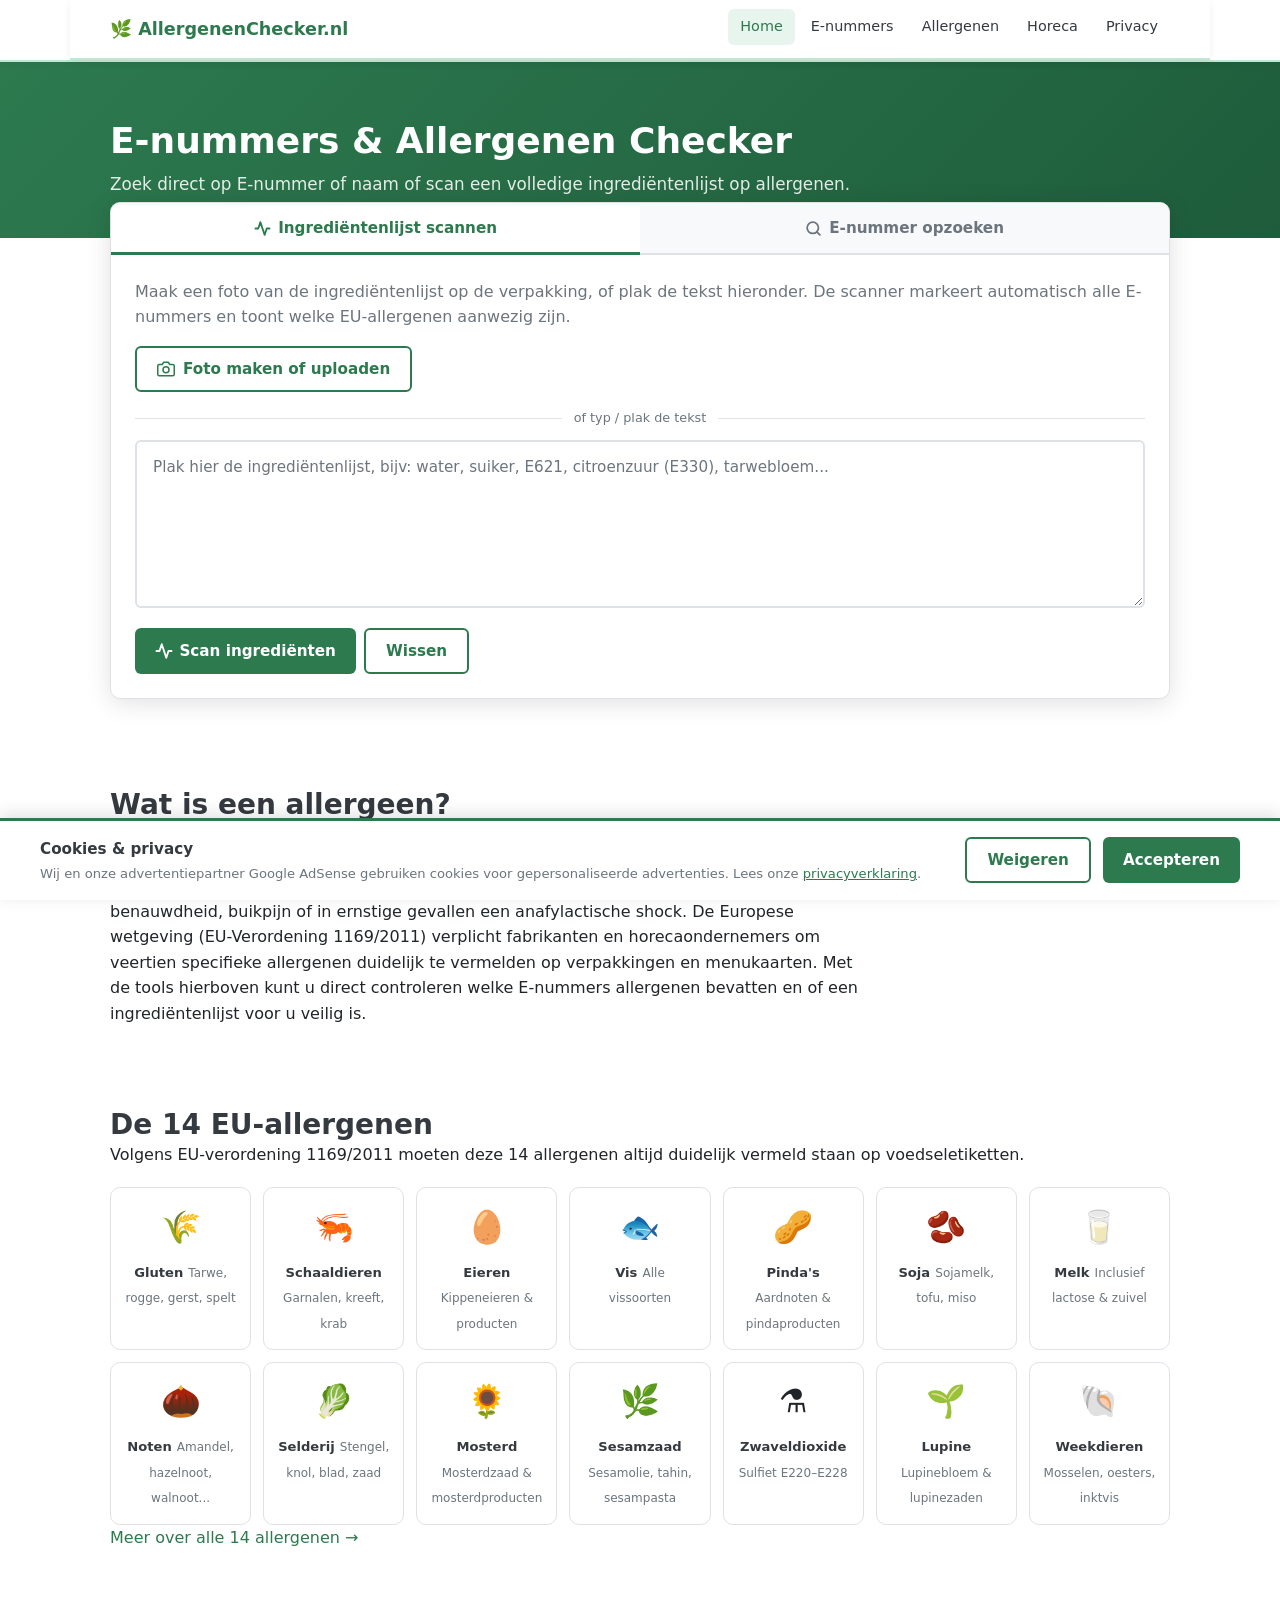
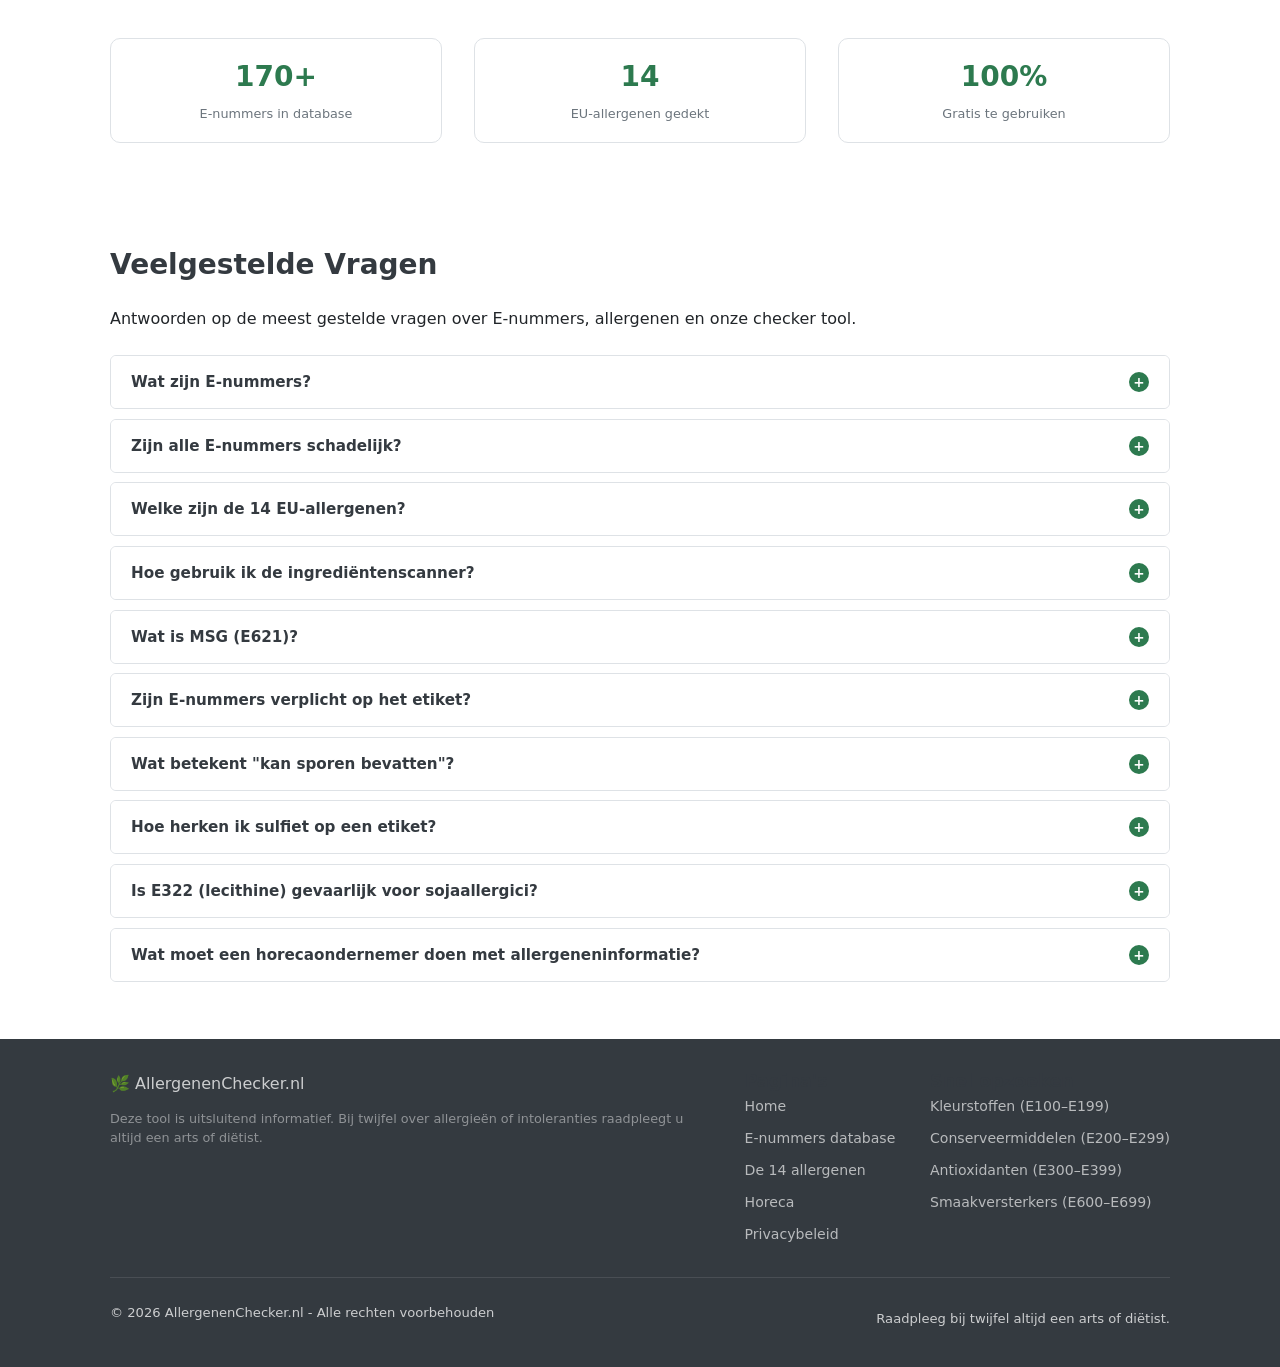
==== index.html @ d9e76292 "feat: SEO content uitbreiding op 3 paginas allergenen.html: - Sectie 'Wat zijn allergenen?' (~200 wo" ====
<!DOCTYPE html>
<html lang="nl">
<head>
  <meta name="google-site-verification" content="h1R6xdhfNVBOJ5P4tUbUM1_phR2VDHQlMexDK3jQAIc" />
  <meta charset="UTF-8">
  <meta name="viewport" content="width=device-width, initial-scale=1.0">
  <title>Allergenen Checker | E-nummers Opzoeken | AllergenenChecker.nl</title>
  <meta name="description" content="Controleer direct of een E-nummer allergenen bevat. Plak een ingrediëntenlijst en zie welke van de 14 EU-allergenen aanwezig zijn. Gratis online tool.">
  <meta name="robots" content="index, follow">
  <link rel="canonical" href="https://allergenenchecker.nl/">

  <!-- Open Graph -->
  <meta property="og:title" content="Allergenen Checker | E-nummers Opzoeken | AllergenenChecker.nl">
  <meta property="og:description" content="Controleer direct of een E-nummer allergenen bevat. Plak een ingrediëntenlijst en zie welke van de 14 EU-allergenen aanwezig zijn. Gratis online tool.">
  <meta property="og:url" content="https://allergenenchecker.nl/">
  <meta property="og:type" content="website">
  <meta property="og:image" content="https://allergenenchecker.nl/assets/img/og-image.png">

  <!-- JSON-LD FAQPage Schema -->
  <script type="application/ld+json">
  {
    "@context": "https://schema.org",
    "@type": "FAQPage",
    "mainEntity": [
      {
        "@type": "Question",
        "name": "Wat zijn E-nummers?",
        "acceptedAnswer": {
          "@type": "Answer",
          "text": "E-nummers zijn codes die de Europese Unie gebruikt voor goedgekeurde voedseladditieven. De 'E' staat voor Europa. Ze worden toegevoegd aan voedsel om de houdbaarheid te verlengen, de kleur of smaak te verbeteren, of de textuur te bewaren. Voorbeelden zijn E300 (vitamine C als antioxidant) en E621 (mononatriumglutamaat als smaakversterker)."
        }
      },
      {
        "@type": "Question",
        "name": "Zijn alle E-nummers schadelijk?",
        "acceptedAnswer": {
          "@type": "Answer",
          "text": "Nee, lang niet alle E-nummers zijn schadelijk. Veel E-nummers zijn gewone vitamines of mineralen, zoals E300 (vitamine C) en E101 (vitamine B2). Alle E-nummers zijn door de Europese Voedselveiligheidsautoriteit (EFSA) beoordeeld en toegelaten voor gebruik binnen vastgestelde limieten. Sommige mensen kunnen echter gevoelig zijn voor bepaalde stoffen, zoals sulfiet (E220-E228) of kunstmatige kleurstoffen."
        }
      },
      {
        "@type": "Question",
        "name": "Welke zijn de 14 EU-allergenen?",
        "acceptedAnswer": {
          "@type": "Answer",
          "text": "De EU verplicht de vermelding van 14 allergenen op voedseletiketten: gluten (tarwe, rogge, gerst, haver, spelt), schaaldieren, eieren, vis, pinda's, soja, melk (inclusief lactose), noten (amandelen, hazelnoten, walnoten, cashewnoten, pecannoten, paranoten, pistachenoten, macadamianoten), selderij, mosterd, sesamzaad, zwaveldioxide en sulfieten (>10 mg/kg), lupine en weekdieren."
        }
      },
      {
        "@type": "Question",
        "name": "Hoe gebruik ik de ingrediëntenscanner?",
        "acceptedAnswer": {
          "@type": "Answer",
          "text": "Kopieer de ingrediëntenlijst van een product (zoals die op de verpakking staat) en plak deze in het tekstvak van de ingrediëntenscanner. Klik daarna op 'Scan ingrediënten'. De tool doorzoekt de tekst automatisch op bekende E-nummers en allergeennamen, en toont welke van de 14 EU-allergenen aanwezig zijn. U ziet een overzicht per gevonden allergeen met de bijbehorende ingrediënten."
        }
      },
      {
        "@type": "Question",
        "name": "Wat is MSG (E621)?",
        "acceptedAnswer": {
          "@type": "Answer",
          "text": "E621 is mononatriumglutamaat, ook bekend als MSG. Het is een smaakversterker die de umamismaak versterkt en veel gebruikt wordt in de Aziatische keuken, soepen, chips en kant-en-klaarmaaltijden. MSG is erkend als veilig door internationale voedselautoriteiten. Het bevat geen van de 14 EU-allergenen, maar mensen met een gevoeligheid voor glutamaat kunnen soms klachten ervaren."
        }
      },
      {
        "@type": "Question",
        "name": "Zijn E-nummers verplicht op het etiket?",
        "acceptedAnswer": {
          "@type": "Answer",
          "text": "Ja, in de Europese Unie moeten alle voedseladditieven vermeld worden op het etiket, inclusief hun functie en naam of E-nummer. Dit is vastgelegd in EU-verordening 1169/2011 betreffende de verstrekking van voedselinformatie aan consumenten. De 14 grote allergenen moeten bovendien benadrukt worden, bijvoorbeeld door vette of onderstreepte tekst."
        }
      },
      {
        "@type": "Question",
        "name": "Wat betekent 'kan sporen bevatten'?",
        "acceptedAnswer": {
          "@type": "Answer",
          "text": "'Kan sporen bevatten van...' is een vrijwillige waarschuwing van de fabrikant. Het betekent dat het product zelf het allergeen niet bevat als ingrediënt, maar dat er een kleine kans is op kruisbesmetting tijdens de productie, bijvoorbeeld doordat hetzelfde apparatuur ook gebruikt wordt voor producten mét dat allergeen. Voor mensen met een ernstige allergie of anafylaxie is deze waarschuwing belangrijk om serieus te nemen."
        }
      },
      {
        "@type": "Question",
        "name": "Hoe herken ik sulfiet op een etiket?",
        "acceptedAnswer": {
          "@type": "Answer",
          "text": "Sulfiet (zwaveldioxide en sulfieten) kan op een etiket staan als: zwaveldioxide, natriumsulfiet, natriummetabisulfiet, kaliummetabisulfiet, kaliumsulfiet, calciumsulfiet, calciumwaterstofsulfiet, kaliumwaterstofsulfiet, of als E-nummers E220 t/m E228. Het wordt gebruikt als conserveermiddel in wijn, gedroogd fruit, vruchtensappen en groenten. Sulfiet moet vermeld worden als de concentratie hoger is dan 10 mg/kg of 10 mg/liter."
        }
      },
      {
        "@type": "Question",
        "name": "Is E322 (lecithine) gevaarlijk voor sojaallergici?",
        "acceptedAnswer": {
          "@type": "Answer",
          "text": "Lecithine (E322) wordt vaak gewonnen uit soja, maar kan ook afkomstig zijn van zonnebloem of ei. Sojalecithine bevat in de praktijk weinig tot geen sojaeiwitten, omdat het een sterk gezuiverd vet is. Officiële Europese richtsnoeren stellen dat sojalecithine geen reactie veroorzaakt bij de meeste sojaallergici. Toch wordt bij ernstige sojaallergieën voorzichtigheid aangeraden. Raadpleeg uw arts of diëtist voor persoonlijk advies."
        }
      },
      {
        "@type": "Question",
        "name": "Wat moet een horecaondernemer doen met allergeneninformatie?",
        "acceptedAnswer": {
          "@type": "Answer",
          "text": "Horecaondernemers zijn wettelijk verplicht om informatie over de 14 EU-allergenen te verstrekken voor niet-verpakte gerechten. Dit kan schriftelijk (menukaart, allergenenkaart) of mondeling, maar bij mondeling moet er een schriftelijke verwijzing zijn dat de informatie bij het personeel opvraagbaar is. De informatie moet nauwkeurig, actueel en voor iedereen toegankelijk zijn. Onze horeca-pagina biedt extra hulpmiddelen voor horecaprofessionals."
        }
      }
    ]
  }
  </script>

  <link rel="stylesheet" href="assets/css/style.css">
</head>
<body>

  <!-- NAV -->
  <header class="site-header">
    <nav class="site-nav">
      <a href="index.html" class="nav-logo">🌿 AllergenenChecker.nl</a>

      <button class="nav-hamburger" id="nav-hamburger" aria-label="Menu openen" aria-expanded="false" aria-controls="nav-mobiel">
        <span></span>
        <span></span>
        <span></span>
      </button>

      <ul class="nav-links" id="nav-links">
        <li><a href="index.html" class="nav-link actief">Home</a></li>
        <li><a href="e-nummers.html" class="nav-link">E-nummers</a></li>
        <li><a href="allergenen.html" class="nav-link">Allergenen</a></li>
        <li><a href="horeca.html" class="nav-link">Horeca</a></li>
        <li><a href="privacy.html" class="nav-link">Privacy</a></li>
      </ul>
    </nav>

    <div class="nav-mobiel" id="nav-mobiel" aria-hidden="true">
      <ul>
        <li><a href="index.html">🏠 Home</a></li>
        <li><a href="e-nummers.html">🔢 E-nummers</a></li>
        <li><a href="allergenen.html">⚠️ Allergenen</a></li>
        <li><a href="horeca.html">🍽️ Horeca</a></li>
        <li><a href="privacy.html">🔒 Privacy</a></li>
      </ul>
    </div>
  </header>

  <main>

    <!-- 1. HERO -->
    <section class="hero">
      <div class="container">
        <h1 class="hero-titel">E-nummers &amp; Allergenen Checker</h1>
        <p class="hero-subtitel">Zoek direct op E-nummer of naam of scan een volledige ingrediëntenlijst op allergenen.</p>
      </div>
    </section>

    <!-- 2. TOOLS TABBLAD -->
    <section class="tools-sectie">
      <div class="container">
        <div class="tools-kaart">

          <!-- Tab navigatie -->
          <div class="tabs-nav" role="tablist" aria-label="Kies een tool">
            <button
              class="tab-knop actief"
              id="tab-scan"
              role="tab"
              aria-selected="true"
              aria-controls="panel-scan"
            >
              <svg xmlns="http://www.w3.org/2000/svg" width="17" height="17" viewBox="0 0 24 24" fill="none" stroke="currentColor" stroke-width="2.5" stroke-linecap="round" stroke-linejoin="round" aria-hidden="true"><polyline points="22 12 18 12 15 21 9 3 6 12 2 12"/></svg>
              Ingrediëntenlijst scannen
            </button>
            <button
              class="tab-knop"
              id="tab-zoek"
              role="tab"
              aria-selected="false"
              aria-controls="panel-zoek"
            >
              <svg xmlns="http://www.w3.org/2000/svg" width="17" height="17" viewBox="0 0 24 24" fill="none" stroke="currentColor" stroke-width="2.5" stroke-linecap="round" stroke-linejoin="round" aria-hidden="true"><circle cx="11" cy="11" r="8"/><line x1="21" y1="21" x2="16.65" y2="16.65"/></svg>
              E-nummer opzoeken
            </button>
          </div>

          <!-- Panel 1: E-nummer zoeker (standaard verborgen) -->
          <div id="panel-zoek" class="tab-panel" role="tabpanel" aria-labelledby="tab-zoek" hidden>
            <label for="zoek-input" class="zoek-label">E-nummer of ingrediënt opzoeken</label>
            <div class="zoek-rij">
              <input
                type="search"
                id="zoek-input"
                class="zoek-input"
                placeholder="Bijv. E621 of glutamaat..."
                autocomplete="off"
                aria-label="Zoek op E-nummer of naam"
              >
              <button class="btn btn-groen" id="zoek-knop" aria-label="Zoeken">
                <svg xmlns="http://www.w3.org/2000/svg" width="18" height="18" viewBox="0 0 24 24" fill="none" stroke="currentColor" stroke-width="2.5" stroke-linecap="round" stroke-linejoin="round" aria-hidden="true"><circle cx="11" cy="11" r="8"/><line x1="21" y1="21" x2="16.65" y2="16.65"/></svg>
                Zoeken
              </button>
            </div>
            <div id="zoek-resultaten" class="zoek-resultaten" role="region" aria-live="polite" aria-label="Zoekresultaten"></div>
          </div>

          <!-- Panel 2: Ingrediëntenscanner (standaard actief) -->
          <div id="panel-scan" class="tab-panel actief" role="tabpanel" aria-labelledby="tab-scan">
            <p class="scanner-intro">
              Maak een foto van de ingrediëntenlijst op de verpakking, of plak de tekst hieronder. De scanner markeert automatisch alle E-nummers en toont welke EU-allergenen aanwezig zijn.
            </p>

            <!-- OCR: foto uploaden of camera -->
            <div class="ocr-sectie">
              <button type="button" id="ocr-knop" class="btn btn-outline ocr-knop">
                <svg xmlns="http://www.w3.org/2000/svg" width="18" height="18" viewBox="0 0 24 24" fill="none" stroke="currentColor" stroke-width="2" stroke-linecap="round" stroke-linejoin="round" aria-hidden="true"><path d="M23 19a2 2 0 0 1-2 2H3a2 2 0 0 1-2-2V8a2 2 0 0 1 2-2h4l2-3h6l2 3h4a2 2 0 0 1 2 2z"/><circle cx="12" cy="13" r="4"/></svg>
                Foto maken of uploaden
              </button>
              <input type="file" id="ocr-foto" accept="image/*" capture="environment" class="sr-only" aria-label="Foto van ingrediëntenlijst">
              <div id="ocr-status" class="ocr-status" hidden></div>
              <div id="ocr-preview" class="ocr-preview" hidden></div>
            </div>

            <div class="ocr-scheiding"><span>of typ / plak de tekst</span></div>

            <label for="scan-input" class="sr-only">Ingrediëntenlijst</label>
            <textarea
              id="scan-input"
              class="scanner-textarea"
              placeholder="Plak hier de ingrediëntenlijst, bijv: water, suiker, E621, citroenzuur (E330), tarwebloem..."
              rows="6"
              aria-label="Plak de ingrediëntenlijst om te scannen"
            ></textarea>
            <div class="scanner-knoppen">
              <button id="scan-btn" class="btn btn-groen">
                <svg xmlns="http://www.w3.org/2000/svg" width="18" height="18" viewBox="0 0 24 24" fill="none" stroke="currentColor" stroke-width="2.5" stroke-linecap="round" stroke-linejoin="round" aria-hidden="true"><polyline points="22 12 18 12 15 21 9 3 6 12 2 12"/></svg>
                Scan ingrediënten
              </button>
              <button id="scan-wis" class="btn btn-outline">Wissen</button>
            </div>
            <div id="scan-samenvatting" class="scan-samenvatting" role="region" aria-live="polite" aria-label="Samenvatting scan"></div>
            <div id="scan-output" class="scan-output" role="region" aria-live="polite" aria-label="Scanresultaten"></div>
          </div>

        </div>
      </div>
    </section>

    <!-- SEO: Wat is een allergeen -->
    <section class="sectie">
      <div class="container">
        <div style="max-width:760px;">
          <h2>Wat is een allergeen?</h2>
          <p>
            Een allergeen is een stof — meestal een eiwit — die bij gevoelige personen een allergische reactie veroorzaakt. Het immuunsysteem van iemand met een voedselallergie reageert op dit eiwit alsof het een gevaarlijke indringer is. Dit leidt tot klachten zoals huiduitslag, jeuk, benauwdheid, buikpijn of in ernstige gevallen een anafylactische shock. De Europese wetgeving (EU-Verordening 1169/2011) verplicht fabrikanten en horecaondernemers om veertien specifieke allergenen duidelijk te vermelden op verpakkingen en menukaarten. Met de tools hierboven kunt u direct controleren welke E-nummers allergenen bevatten en of een ingrediëntenlijst voor u veilig is.
          </p>
        </div>
      </div>
    </section>

    <!-- 3. EU-ALLERGENEN GRID -->
    <section class="allergenen-sectie">
      <div class="container">
        <h2 class="sectie-titel">De 14 EU-allergenen</h2>
        <p class="sectie-subtitel">Volgens EU-verordening 1169/2011 moeten deze 14 allergenen altijd duidelijk vermeld staan op voedseletiketten.</p>

        <div class="allergenen-grid">

          <a href="allergenen.html#gluten" class="allergeen-kaart">
            <span class="allergeen-icoon">🌾</span>
            <span class="allergeen-naam">Gluten</span>
            <span class="allergeen-sub">Tarwe, rogge, gerst, spelt</span>
          </a>

          <a href="allergenen.html#schaaldieren" class="allergeen-kaart">
            <span class="allergeen-icoon">🦐</span>
            <span class="allergeen-naam">Schaaldieren</span>
            <span class="allergeen-sub">Garnalen, kreeft, krab</span>
          </a>

          <a href="allergenen.html#eieren" class="allergeen-kaart">
            <span class="allergeen-icoon">🥚</span>
            <span class="allergeen-naam">Eieren</span>
            <span class="allergeen-sub">Kippeneieren &amp; producten</span>
          </a>

          <a href="allergenen.html#vis" class="allergeen-kaart">
            <span class="allergeen-icoon">🐟</span>
            <span class="allergeen-naam">Vis</span>
            <span class="allergeen-sub">Alle vissoorten</span>
          </a>

          <a href="allergenen.html#pindas" class="allergeen-kaart">
            <span class="allergeen-icoon">🥜</span>
            <span class="allergeen-naam">Pinda's</span>
            <span class="allergeen-sub">Aardnoten &amp; pindaproducten</span>
          </a>

          <a href="allergenen.html#soja" class="allergeen-kaart">
            <span class="allergeen-icoon">🫘</span>
            <span class="allergeen-naam">Soja</span>
            <span class="allergeen-sub">Sojamelk, tofu, miso</span>
          </a>

          <a href="allergenen.html#melk" class="allergeen-kaart">
            <span class="allergeen-icoon">🥛</span>
            <span class="allergeen-naam">Melk</span>
            <span class="allergeen-sub">Inclusief lactose &amp; zuivel</span>
          </a>

          <a href="allergenen.html#noten" class="allergeen-kaart">
            <span class="allergeen-icoon">🌰</span>
            <span class="allergeen-naam">Noten</span>
            <span class="allergeen-sub">Amandel, hazelnoot, walnoot...</span>
          </a>

          <a href="allergenen.html#selderij" class="allergeen-kaart">
            <span class="allergeen-icoon">🥬</span>
            <span class="allergeen-naam">Selderij</span>
            <span class="allergeen-sub">Stengel, knol, blad, zaad</span>
          </a>

          <a href="allergenen.html#mosterd" class="allergeen-kaart">
            <span class="allergeen-icoon">🌻</span>
            <span class="allergeen-naam">Mosterd</span>
            <span class="allergeen-sub">Mosterdzaad &amp; mosterdproducten</span>
          </a>

          <a href="allergenen.html#sesam" class="allergeen-kaart">
            <span class="allergeen-icoon">🌿</span>
            <span class="allergeen-naam">Sesamzaad</span>
            <span class="allergeen-sub">Sesamolie, tahin, sesampasta</span>
          </a>

          <a href="allergenen.html#sulfiet" class="allergeen-kaart">
            <span class="allergeen-icoon">⚗️</span>
            <span class="allergeen-naam">Zwaveldioxide</span>
            <span class="allergeen-sub">Sulfiet E220–E228</span>
          </a>

          <a href="allergenen.html#lupine" class="allergeen-kaart">
            <span class="allergeen-icoon">🌱</span>
            <span class="allergeen-naam">Lupine</span>
            <span class="allergeen-sub">Lupinebloem &amp; lupinezaden</span>
          </a>

          <a href="allergenen.html#weekdieren" class="allergeen-kaart">
            <span class="allergeen-icoon">🐚</span>
            <span class="allergeen-naam">Weekdieren</span>
            <span class="allergeen-sub">Mosselen, oesters, inktvis</span>
          </a>

        </div>

        <div class="allergenen-cta">
          <a href="allergenen.html" class="knop-secundair">Meer over alle 14 allergenen →</a>
        </div>
      </div>
    </section>

    <!-- 5. STATISTIEKEN RIJ -->
    <section class="stats-sectie">
      <div class="container">
        <div class="stats-rij">

          <div class="stat-item">
            <span class="stat-getal">170+</span>
            <span class="stat-label">E-nummers in database</span>
          </div>

          <div class="stat-divider" aria-hidden="true"></div>

          <div class="stat-item">
            <span class="stat-getal">14</span>
            <span class="stat-label">EU-allergenen gedekt</span>
          </div>

          <div class="stat-divider" aria-hidden="true"></div>

          <div class="stat-item">
            <span class="stat-getal">100%</span>
            <span class="stat-label">Gratis te gebruiken</span>
          </div>

        </div>
      </div>
    </section>

    <!-- 6. FAQ -->
    <section class="faq-sectie" id="faq">
      <div class="container">
        <h2 class="sectie-titel">Veelgestelde Vragen</h2>
        <p class="sectie-subtitel">Antwoorden op de meest gestelde vragen over E-nummers, allergenen en onze checker tool.</p>

        <div class="faq-lijst">

          <div class="faq-item">
            <button class="faq-vraag" aria-expanded="false">
              Wat zijn E-nummers?
              <span class="faq-icoontje" aria-hidden="true">+</span>
            </button>
            <div class="faq-antwoord" hidden>
              <p>E-nummers zijn codes die de Europese Unie gebruikt voor goedgekeurde voedseladditieven. De 'E' staat voor Europa. Ze worden toegevoegd aan voedsel om de houdbaarheid te verlengen, de kleur of smaak te verbeteren, of de textuur te bewaren. Denk aan E300 (vitamine C als antioxidant) of E621 (mononatriumglutamaat als smaakversterker). Alle E-nummers zijn beoordeeld door de Europese Voedselveiligheidsautoriteit (EFSA) en mogen alleen worden gebruikt binnen vastgestelde veiligheidsgrenzen.</p>
            </div>
          </div>

          <div class="faq-item">
            <button class="faq-vraag" aria-expanded="false">
              Zijn alle E-nummers schadelijk?
              <span class="faq-icoontje" aria-hidden="true">+</span>
            </button>
            <div class="faq-antwoord" hidden>
              <p>Nee, lang niet alle E-nummers zijn schadelijk. Veel zijn gewone vitamines of bekende stoffen uit de natuur, zoals E300 (vitamine C), E101 (riboflavine / vitamine B2) of E160a (bètacaroteen uit wortels). Alle toegelaten E-nummers zijn wetenschappelijk beoordeeld. Sommige mensen zijn wel gevoelig voor specifieke stoffen zoals sulfiet (E220–E228) of bepaalde kunstmatige kleurstoffen maar dat verschilt per persoon.</p>
            </div>
          </div>

          <div class="faq-item">
            <button class="faq-vraag" aria-expanded="false">
              Welke zijn de 14 EU-allergenen?
              <span class="faq-icoontje" aria-hidden="true">+</span>
            </button>
            <div class="faq-antwoord" hidden>
              <p>De EU verplicht de duidelijke vermelding van 14 allergenen op voedseletiketten: gluten (tarwe, rogge, gerst, haver, spelt), schaaldieren, eieren, vis, pinda's, soja, melk (incl. lactose), noten (amandelen, hazelnoten, walnoten, cashewnoten, pecannoten, paranoten, pistachenoten, macadamianoten), selderij, mosterd, sesamzaad, zwaveldioxide en sulfieten (bij meer dan 10 mg/kg), lupine en weekdieren. Deze stoffen moeten benadrukt worden op etiketten, bijvoorbeeld in vette letters.</p>
            </div>
          </div>

          <div class="faq-item">
            <button class="faq-vraag" aria-expanded="false">
              Hoe gebruik ik de ingrediëntenscanner?
              <span class="faq-icoontje" aria-hidden="true">+</span>
            </button>
            <div class="faq-antwoord" hidden>
              <p>Kopieer de volledige ingrediëntenlijst van een product zoals die op de verpakking staat en plak deze in het tekstvak van de scanner. Klik op "Scan ingrediënten". De tool doorzoekt automatisch de tekst op bekende E-nummers en allergeennamen en toont welke van de 14 EU-allergenen aanwezig zijn. U ziet een overzicht per gevonden allergeen inclusief de betreffende ingrediënten. Let op: de scanner is informatief; raadpleeg bij twijfel altijd de fabrikant of een arts.</p>
            </div>
          </div>

          <div class="faq-item">
            <button class="faq-vraag" aria-expanded="false">
              Wat is MSG (E621)?
              <span class="faq-icoontje" aria-hidden="true">+</span>
            </button>
            <div class="faq-antwoord" hidden>
              <p>E621 is mononatriumglutamaat, beter bekend als MSG. Het is een smaakversterker die de umamismaak intensiveert en veel gebruikt wordt in de Aziatische keuken, soepen, chips en kant-en-klaarmaaltijden. MSG is door internationale voedselautoriteiten waaronder EFSA en de Amerikaanse FDA erkend als veilig voor de meeste mensen. Het bevat geen van de 14 EU-allergenen. Een kleine groep mensen rapporteert gevoeligheid voor glutamaat, maar wetenschappelijk bewijs hiervoor is beperkt.</p>
            </div>
          </div>

          <div class="faq-item">
            <button class="faq-vraag" aria-expanded="false">
              Zijn E-nummers verplicht op het etiket?
              <span class="faq-icoontje" aria-hidden="true">+</span>
            </button>
            <div class="faq-antwoord" hidden>
              <p>Ja. In de Europese Unie moeten alle voedseladditieven vermeld worden op het etiket, inclusief hun technologische functie (bijv. "kleurstof", "conserveermiddel") en naam of E-nummer. Dit is vastgelegd in EU-verordening nr. 1169/2011. De 14 grote allergenen moeten bovendien extra benadrukt worden ten opzichte van de rest van de ingrediëntenlijst doorgaans in vette, cursieve of onderstreepte tekst.</p>
            </div>
          </div>

          <div class="faq-item">
            <button class="faq-vraag" aria-expanded="false">
              Wat betekent "kan sporen bevatten"?
              <span class="faq-icoontje" aria-hidden="true">+</span>
            </button>
            <div class="faq-antwoord" hidden>
              <p>"Kan sporen bevatten van..." is een vrijwillige voorzorgswaarschuwing van de fabrikant. Het betekent dat het product het genoemde allergeen niet als ingrediënt bevat, maar dat er een kleine kans is op kruisbesmetting bijvoorbeeld doordat dezelfde productielijn of apparatuur ook voor producten mét dat allergeen wordt gebruikt. Voor mensen met een ernstige allergie of anafylaxie is deze waarschuwing serieus te nemen. Raadpleeg altijd uw arts voor persoonlijk advies.</p>
            </div>
          </div>

          <div class="faq-item">
            <button class="faq-vraag" aria-expanded="false">
              Hoe herken ik sulfiet op een etiket?
              <span class="faq-icoontje" aria-hidden="true">+</span>
            </button>
            <div class="faq-antwoord" hidden>
              <p>Sulfiet staat op etiketten onder diverse namen: zwaveldioxide, natriumsulfiet, natriummetabisulfiet, kaliummetabisulfiet, kaliumsulfiet, calciumsulfiet, calciumwaterstofsulfiet of kaliumwaterstofsulfiet. Als E-nummers zijn dit E220 tot en met E228. Sulfiet wordt gebruikt als conserveermiddel in wijn, gedroogd fruit, vruchtensappen, groenten en sommige vleeswaren. Vermelding is verplicht wanneer de concentratie hoger is dan 10 mg/kg of 10 mg/liter.</p>
            </div>
          </div>

          <div class="faq-item">
            <button class="faq-vraag" aria-expanded="false">
              Is E322 (lecithine) gevaarlijk voor sojaallergici?
              <span class="faq-icoontje" aria-hidden="true">+</span>
            </button>
            <div class="faq-antwoord" hidden>
              <p>Lecithine (E322) kan gewonnen zijn uit soja, maar ook uit zonnebloem of ei. Sojalecithine bevat in de praktijk weinig tot geen sojaeiwitten, omdat het sterk gezuiverd vet betreft. Officiële Europese richtsnoeren stellen dat sojalecithine in de meeste gevallen geen allergische reactie veroorzaakt bij sojaallergici. Toch is voorzichtigheid geboden bij ernstige sojaallergie. Controleer altijd of de bron vermeld staat en raadpleeg uw arts of diëtist voor persoonlijk advies.</p>
            </div>
          </div>

          <div class="faq-item">
            <button class="faq-vraag" aria-expanded="false">
              Wat moet een horecaondernemer doen met allergeneninformatie?
              <span class="faq-icoontje" aria-hidden="true">+</span>
            </button>
            <div class="faq-antwoord" hidden>
              <p>Horecaondernemers zijn wettelijk verplicht om informatie over de 14 EU-allergenen te verstrekken voor niet-verpakte gerechten. Dit kan schriftelijk (menukaart, allergenenkaart, krijtbord) of mondeling maar bij mondelinge informatie moet er altijd een schriftelijke verwijzing zijn dat de informatie bij het personeel opvraagbaar is. De informatie moet nauwkeurig, actueel en volledig zijn. Onze <a href="horeca.html">horeca-pagina</a> biedt praktische hulpmiddelen voor horecaprofessionals.</p>
            </div>
          </div>

        </div>
      </div>
    </section>

  </main>

  <!-- FOOTER -->
  <footer class="site-footer">
    <div class="container">
      <div class="footer-rij">

        <div class="footer-kolom">
          <p class="footer-logo">🌿 AllergenenChecker.nl</p>
          <p class="footer-disclaimer">Deze tool is uitsluitend informatief. Bij twijfel over allergieën of intoleranties raadpleegt u altijd een arts of diëtist.</p>
        </div>

        <div class="footer-kolom">
          <h3 class="footer-koptitel">Pagina's</h3>
          <ul class="footer-links">
            <li><a href="index.html">Home</a></li>
            <li><a href="e-nummers.html">E-nummers database</a></li>
            <li><a href="allergenen.html">De 14 allergenen</a></li>
            <li><a href="horeca.html">Horeca</a></li>
            <li><a href="privacy.html">Privacybeleid</a></li>
          </ul>
        </div>

        <div class="footer-kolom">
          <h3 class="footer-koptitel">Snel opzoeken</h3>
          <ul class="footer-links">
            <li><a href="e-nummers.html#kleurstoffen">Kleurstoffen (E100–E199)</a></li>
            <li><a href="e-nummers.html#conserveermiddelen">Conserveermiddelen (E200–E299)</a></li>
            <li><a href="e-nummers.html#antioxidanten">Antioxidanten (E300–E399)</a></li>
            <li><a href="e-nummers.html#smaakversterkers">Smaakversterkers (E600–E699)</a></li>
          </ul>
        </div>

      </div>

      <div class="footer-bodem">
        <p class="footer-copyright">© 2026 AllergenenChecker.nl - Alle rechten voorbehouden</p>
        <p class="footer-disclaimer-klein">Raadpleeg bij twijfel altijd een arts of diëtist.</p>
      </div>
    </div>
  </footer>

  <script src="assets/js/database.js"></script>
  <script src="assets/js/app.js"></script>
  <script src="assets/js/ocr.js"></script>
  <script src="assets/js/cookie-banner.js"></script>

</body>
</html>
---- assets/css/style.css ----
/* ============================================================
   allergenenchecker.nl — Stylesheet
   Mobile-first, geen externe dependencies
   ============================================================ */

/* ── Design tokens ─────────────────────────────────────────── */
:root {
  --groen:        #2d7a4f;
  --groen-donker: #1e5c3b;
  --groen-licht:  #e8f5ee;
  --groen-rand:   #c3e6d3;
  --oranje:       #e67e22;
  --rood:         #c0392b;
  --rood-licht:   #fdecea;
  --geel:         #f39c12;
  --geel-licht:   #fef9e7;
  --blauw:        #2980b9;
  --paars:        #8e44ad;
  --grijs-1:      #f8f9fa;
  --grijs-2:      #e9ecef;
  --grijs-3:      #dee2e6;
  --grijs-4:      #6c757d;
  --grijs-5:      #343a40;
  --tekst:        #212529;
  --wit:          #ffffff;

  --font:         system-ui, -apple-system, 'Segoe UI', Roboto, sans-serif;
  --font-mono:    'Courier New', Courier, monospace;

  --radius:       10px;
  --radius-sm:    6px;
  --schaduw:      0 2px 12px rgba(0,0,0,.08);
  --schaduw-md:   0 4px 24px rgba(0,0,0,.12);
  --transitie:    .18s ease;

  --max-breedte:  1140px;
  --zijmarge:     1rem;
}

/* ── Reset & basis ─────────────────────────────────────────── */
*, *::before, *::after { box-sizing: border-box; margin: 0; padding: 0; }

html { scroll-behavior: smooth; -webkit-text-size-adjust: 100%; }

body {
  font-family: var(--font);
  font-size: 1rem;
  line-height: 1.6;
  color: var(--tekst);
  background: var(--wit);
  min-height: 100vh;
  display: flex;
  flex-direction: column;
}

main { flex: 1; }

img, svg { max-width: 100%; display: block; }

a { color: var(--groen); text-decoration: none; }
a:hover { text-decoration: underline; }

h1, h2, h3, h4 { line-height: 1.25; font-weight: 700; color: var(--grijs-5); }
h1 { font-size: clamp(1.5rem, 4vw, 2.25rem); }
h2 { font-size: clamp(1.25rem, 3vw, 1.75rem); }
h3 { font-size: 1.1rem; }

p { margin-bottom: .75rem; }
p:last-child { margin-bottom: 0; }

ul, ol { padding-left: 1.25rem; }
li { margin-bottom: .25rem; }

/* ── Layout helpers ────────────────────────────────────────── */
.container {
  width: 100%;
  max-width: var(--max-breedte);
  margin: 0 auto;
  padding: 0 var(--zijmarge);
}

.sectie { padding: 3rem 0; }
.sectie-alt { background: var(--grijs-1); }

.rij {
  display: flex;
  flex-wrap: wrap;
  gap: 1.5rem;
}

.kolom { flex: 1; min-width: 280px; }

/* ── Navigatie ─────────────────────────────────────────────── */
.site-nav {
  background: var(--wit);
  border-bottom: 2px solid var(--groen-rand);
  position: sticky;
  top: 0;
  z-index: 100;
  box-shadow: 0 2px 8px rgba(0,0,0,.06);
}

.nav-inner {
  display: flex;
  align-items: center;
  justify-content: space-between;
  height: 60px;
  gap: 1rem;
}

.nav-logo {
  display: flex;
  align-items: center;
  gap: .5rem;
  font-weight: 700;
  font-size: 1.1rem;
  color: var(--groen);
  white-space: nowrap;
  flex-shrink: 0;
}

.nav-logo span.emoji { font-size: 1.3rem; }

.nav-links {
  display: none;
  list-style: none;
  padding: 0;
  gap: .25rem;
}

.nav-links a {
  display: block;
  padding: .4rem .75rem;
  border-radius: var(--radius-sm);
  color: var(--grijs-5);
  font-size: .9rem;
  font-weight: 500;
  transition: background var(--transitie), color var(--transitie);
}

.nav-links a:hover,
.nav-links a.actief {
  background: var(--groen-licht);
  color: var(--groen);
  text-decoration: none;
}

.nav-hamburger {
  display: flex;
  flex-direction: column;
  gap: 5px;
  background: none;
  border: none;
  cursor: pointer;
  padding: .5rem;
  border-radius: var(--radius-sm);
}

.nav-hamburger span {
  display: block;
  width: 24px;
  height: 2px;
  background: var(--grijs-5);
  border-radius: 2px;
  transition: var(--transitie);
}

.nav-mobiel {
  display: none;
  background: var(--wit);
  border-top: 1px solid var(--grijs-3);
  padding: .5rem 0 1rem;
}

.nav-mobiel.open { display: block; }

.nav-mobiel ul {
  list-style: none;
  padding: 0;
}

.nav-mobiel a {
  display: block;
  padding: .6rem var(--zijmarge);
  color: var(--grijs-5);
  font-size: 1rem;
  font-weight: 500;
  border-left: 3px solid transparent;
  transition: var(--transitie);
}

.nav-mobiel a:hover,
.nav-mobiel a.actief {
  color: var(--groen);
  border-left-color: var(--groen);
  background: var(--groen-licht);
  text-decoration: none;
}

/* ── Hero / bovenste sectie ────────────────────────────────── */
.hero {
  background: linear-gradient(135deg, var(--groen) 0%, var(--groen-donker) 100%);
  color: var(--wit);
  padding: 2.5rem 0 2rem;
}

.hero h1 { color: var(--wit); margin-bottom: .5rem; }

.hero .ondertitel {
  opacity: .88;
  font-size: 1.05rem;
  margin-bottom: 0;
}

/* ── Zoekkaart ─────────────────────────────────────────────── */
.zoek-kaart {
  background: var(--wit);
  border-radius: var(--radius);
  padding: 1.5rem;
  box-shadow: var(--schaduw-md);
  margin-top: 1.5rem;
}

.zoek-rij {
  display: flex;
  gap: .5rem;
  flex-wrap: wrap;
}

.zoek-input {
  flex: 1;
  min-width: 200px;
  padding: .75rem 1rem;
  font-size: 1rem;
  border: 2px solid var(--grijs-3);
  border-radius: var(--radius-sm);
  transition: border-color var(--transitie);
  font-family: var(--font);
}

.zoek-input:focus {
  outline: none;
  border-color: var(--groen);
  box-shadow: 0 0 0 3px rgba(45, 122, 79, .15);
}

.zoek-input::placeholder { color: var(--grijs-4); }

.btn {
  display: inline-flex;
  align-items: center;
  gap: .4rem;
  padding: .75rem 1.25rem;
  font-size: .95rem;
  font-weight: 600;
  border: none;
  border-radius: var(--radius-sm);
  cursor: pointer;
  transition: background var(--transitie), transform .1s;
  font-family: var(--font);
  white-space: nowrap;
}

.btn:active { transform: scale(.98); }

.btn-groen {
  background: var(--groen);
  color: var(--wit);
}

.btn-groen:hover { background: var(--groen-donker); }

.btn-outline {
  background: transparent;
  color: var(--groen);
  border: 2px solid var(--groen);
}

.btn-outline:hover { background: var(--groen-licht); }

.zoek-resultaten {
  margin-top: 1rem;
  min-height: 0;
}

.lege-staat {
  text-align: center;
  color: var(--grijs-4);
  padding: 1.5rem 0;
  font-size: .95rem;
}

/* ── Resultatenkaart ───────────────────────────────────────── */
.resultaat-kaart {
  background: var(--wit);
  border: 1px solid var(--grijs-3);
  border-radius: var(--radius);
  padding: 1.25rem;
  margin-bottom: .75rem;
  box-shadow: var(--schaduw);
  animation: inSchuiven .18s ease;
}

@keyframes inSchuiven {
  from { opacity: 0; transform: translateY(-6px); }
  to   { opacity: 1; transform: translateY(0); }
}

.resultaat-header {
  display: flex;
  align-items: flex-start;
  gap: .75rem;
  margin-bottom: .75rem;
  flex-wrap: wrap;
}

.e-nummer-label {
  background: var(--groen);
  color: var(--wit);
  font-weight: 700;
  font-size: 1rem;
  padding: .2rem .7rem;
  border-radius: 20px;
  white-space: nowrap;
  flex-shrink: 0;
}

.resultaat-naam {
  font-size: 1.1rem;
  font-weight: 700;
  color: var(--grijs-5);
}

.resultaat-meta {
  display: grid;
  grid-template-columns: auto 1fr;
  gap: .25rem .75rem;
  font-size: .9rem;
  margin-bottom: .75rem;
}

.resultaat-meta dt {
  font-weight: 600;
  color: var(--grijs-4);
}

.resultaat-meta dd { color: var(--grijs-5); }

.resultaat-info {
  font-size: .88rem;
  color: var(--grijs-4);
  font-style: italic;
  margin-bottom: .75rem;
}

/* ── Allergenen badges ─────────────────────────────────────── */
.allergenen-rij {
  display: flex;
  flex-wrap: wrap;
  gap: .4rem;
}

.allergen-badge {
  display: inline-flex;
  align-items: center;
  gap: .3rem;
  padding: .25rem .6rem;
  border-radius: 20px;
  font-size: .78rem;
  font-weight: 600;
  border: 1.5px solid transparent;
  transition: opacity var(--transitie);
}

.allergen-badge.inactief {
  background: var(--grijs-2);
  color: var(--grijs-4);
  border-color: var(--grijs-3);
  opacity: .55;
}

.allergen-badge .badge-icon { font-size: .9rem; }

/* actieve badges krijgen kleur via inline style vanuit JS */

/* ── Tools tabblad ─────────────────────────────────────────── */
.hero { padding-bottom: 3.5rem; }   /* extra ruimte voor zwevende kaart */

.tools-sectie {
  margin-top: -2.25rem;             /* trekt kaart omhoog de hero in */
  padding: 0 0 2.5rem;
  position: relative;
  z-index: 10;
}

.tools-kaart {
  background: var(--wit);
  border-radius: var(--radius);
  box-shadow: var(--schaduw-md);
  overflow: hidden;
  border: 1px solid var(--grijs-3);
}

.tabs-nav {
  display: flex;
  background: var(--grijs-1);
  border-bottom: 2px solid var(--grijs-3);
}

.tab-knop {
  flex: 1;
  display: flex;
  align-items: center;
  justify-content: center;
  gap: .45rem;
  padding: .9rem .75rem;
  font-size: .95rem;
  font-weight: 600;
  color: var(--grijs-4);
  background: none;
  border: none;
  border-bottom: 3px solid transparent;
  cursor: pointer;
  font-family: var(--font);
  transition: color var(--transitie), background var(--transitie), border-color var(--transitie);
  position: relative;
  bottom: -2px;
  white-space: nowrap;
}

.tab-knop:hover {
  color: var(--groen);
  background: var(--groen-licht);
}

.tab-knop.actief {
  color: var(--groen);
  background: var(--wit);
  border-bottom-color: var(--groen);
}

.tab-panel {
  padding: 1.5rem;
  display: none;
}

.tab-panel.actief {
  display: block;
  animation: inSchuiven .15s ease;
}

/* ── Scanner sectie ────────────────────────────────────────── */
.scanner-sectie {
  padding: 2.5rem 0;
}

.scanner-sectie h2 { margin-bottom: .5rem; }

.scanner-intro {
  color: var(--grijs-4);
  margin-bottom: 1rem;
}

.scanner-textarea {
  width: 100%;
  min-height: 130px;
  padding: .85rem 1rem;
  font-size: .95rem;
  font-family: var(--font);
  border: 2px solid var(--grijs-3);
  border-radius: var(--radius-sm);
  resize: vertical;
  transition: border-color var(--transitie);
  line-height: 1.5;
}

.scanner-textarea:focus {
  outline: none;
  border-color: var(--groen);
  box-shadow: 0 0 0 3px rgba(45, 122, 79, .15);
}

.scanner-textarea::placeholder { color: var(--grijs-4); }

.scanner-knoppen {
  display: flex;
  gap: .5rem;
  margin-top: .75rem;
  flex-wrap: wrap;
}

.scan-output {
  margin-top: 1.25rem;
  padding: 1rem;
  background: var(--grijs-1);
  border-radius: var(--radius-sm);
  border: 1px solid var(--grijs-3);
  font-size: .95rem;
  line-height: 1.9;
  word-break: break-word;
  display: none;
}

.scan-output.zichtbaar { display: block; }

.scan-token { border-radius: 4px; padding: 1px 4px; }
.scan-token.e-nummer  { background: #fff3cd; color: #856404; font-weight: 600; border: 1px solid #ffc107; }
.scan-token.allergen  { background: var(--rood-licht); color: var(--rood); font-weight: 700; border: 1px solid #f5c6cb; }
.scan-token.normaal   { color: var(--tekst); }

.scan-samenvatting {
  margin-top: 1rem;
  display: none;
}

.scan-samenvatting.zichtbaar { display: block; }

.samenvatting-kaart {
  background: var(--wit);
  border-radius: var(--radius);
  padding: 1rem 1.25rem;
  border-left: 4px solid var(--groen);
  box-shadow: var(--schaduw);
}

.samenvatting-kaart.heeft-allergenen {
  border-left-color: var(--rood);
  background: var(--rood-licht);
}

.samenvatting-titel {
  font-weight: 700;
  margin-bottom: .5rem;
  font-size: 1rem;
}

.samenvatting-gevonden {
  display: flex;
  flex-wrap: wrap;
  gap: .4rem;
  margin-top: .5rem;
}

/* ── EU-allergenen grid (index) ────────────────────────────── */
.allergenen-grid {
  display: grid;
  grid-template-columns: repeat(auto-fill, minmax(140px, 1fr));
  gap: .75rem;
  margin-top: 1.25rem;
}

.allergen-kaartje, .allergeen-kaart {
  background: var(--wit);
  border: 1.5px solid var(--grijs-3);
  border-radius: var(--radius);
  padding: .85rem .75rem;
  text-align: center;
  cursor: pointer;
  transition: border-color var(--transitie), box-shadow var(--transitie), transform .1s;
  text-decoration: none;
  color: var(--tekst);
  display: block;
}

.allergen-kaartje:hover, .allergeen-kaart:hover {
  border-color: var(--groen);
  box-shadow: var(--schaduw);
  transform: translateY(-2px);
  text-decoration: none;
}

.allergen-kaartje .icon, .allergeen-kaart .allergeen-icoon { font-size: 2rem; margin-bottom: .35rem; display: block; }
.allergen-kaartje .naam, .allergeen-kaart .allergeen-naam  { font-size: .82rem; font-weight: 600; color: var(--grijs-5); }
.allergeen-kaart .allergeen-sub { font-size: .75rem; color: var(--grijs-4); margin-top: .1rem; }

/* ── FAQ sectie ────────────────────────────────────────────── */
.faq-sectie { padding: 3rem 0; }

.faq-lijst { margin-top: 1.5rem; }

.faq-item {
  border: 1px solid var(--grijs-3);
  border-radius: var(--radius-sm);
  margin-bottom: .6rem;
  overflow: hidden;
}

.faq-vraag {
  display: flex;
  justify-content: space-between;
  align-items: center;
  padding: 1rem 1.25rem;
  font-weight: 600;
  cursor: pointer;
  background: var(--wit);
  border: none;
  width: 100%;
  text-align: left;
  font-size: .95rem;
  color: var(--grijs-5);
  font-family: var(--font);
  transition: background var(--transitie);
  gap: .75rem;
}

.faq-vraag:hover { background: var(--grijs-1); }
.faq-vraag.open  { background: var(--groen-licht); color: var(--groen); }

.faq-icoontje {
  flex-shrink: 0;
  width: 20px;
  height: 20px;
  border-radius: 50%;
  background: var(--groen);
  color: var(--wit);
  display: flex;
  align-items: center;
  justify-content: center;
  font-size: .85rem;
  transition: transform var(--transitie);
}

.faq-vraag.open .faq-icoontje { transform: rotate(45deg); }

.faq-antwoord {
  display: none;
  padding: 0 1.25rem 1rem;
  font-size: .93rem;
  color: var(--grijs-5);
  line-height: 1.65;
}

.faq-antwoord.open { display: block; }

/* ── E-nummers tabel (e-nummers.html) ──────────────────────── */
.filter-knoppen {
  display: flex;
  flex-wrap: wrap;
  gap: .4rem;
  margin-bottom: 1.5rem;
}

.filter-btn {
  padding: .4rem .9rem;
  border: 1.5px solid var(--grijs-3);
  border-radius: 20px;
  background: var(--wit);
  font-size: .85rem;
  font-weight: 500;
  cursor: pointer;
  color: var(--grijs-5);
  transition: var(--transitie);
  font-family: var(--font);
}

.filter-btn:hover,
.filter-btn.actief {
  background: var(--groen);
  color: var(--wit);
  border-color: var(--groen);
}

.categorie-blok {
  margin-bottom: 2.5rem;
}

.categorie-titel {
  display: flex;
  align-items: center;
  gap: .75rem;
  margin-bottom: 1rem;
  padding-bottom: .5rem;
  border-bottom: 2px solid var(--groen-rand);
}

.categorie-range {
  background: var(--groen-licht);
  color: var(--groen);
  font-size: .8rem;
  font-weight: 600;
  padding: .2rem .6rem;
  border-radius: 20px;
}

.e-tabel {
  width: 100%;
  border-collapse: collapse;
  font-size: .88rem;
}

.e-tabel th {
  background: var(--grijs-1);
  padding: .6rem .75rem;
  text-align: left;
  font-weight: 600;
  color: var(--grijs-4);
  border-bottom: 2px solid var(--grijs-3);
  font-size: .8rem;
  text-transform: uppercase;
  letter-spacing: .03em;
}

.e-tabel td {
  padding: .55rem .75rem;
  border-bottom: 1px solid var(--grijs-2);
  vertical-align: top;
  color: var(--grijs-5);
}

.e-tabel tr:last-child td { border-bottom: none; }

.e-tabel tr:hover td { background: var(--grijs-1); }

.e-tabel .e-num {
  font-weight: 700;
  color: var(--groen);
  white-space: nowrap;
}

.allergeen-chip {
  display: inline-block;
  background: var(--rood-licht);
  color: var(--rood);
  font-size: .75rem;
  font-weight: 600;
  padding: .1rem .45rem;
  border-radius: 10px;
  margin: .1rem;
}

/* ── Allergenen pagina ──────────────────────────────────────── */
.allergen-detail-kaart {
  background: var(--wit);
  border-radius: var(--radius);
  border: 1px solid var(--grijs-3);
  padding: 1.5rem;
  margin-bottom: 1.25rem;
  box-shadow: var(--schaduw);
  display: grid;
  grid-template-columns: auto 1fr;
  gap: 1rem;
}

.allergen-icon-groot {
  font-size: 2.5rem;
  display: flex;
  align-items: flex-start;
  padding-top: .2rem;
}

.allergen-detail-kaart h3 {
  margin-bottom: .4rem;
  color: var(--groen-donker);
}

.allergen-detail-kaart .beschrijving {
  color: var(--grijs-5);
  font-size: .93rem;
  margin-bottom: .75rem;
}

.voorbeeld-chips {
  display: flex;
  flex-wrap: wrap;
  gap: .35rem;
}

.voorbeeld-chip {
  background: var(--groen-licht);
  color: var(--groen-donker);
  font-size: .8rem;
  padding: .2rem .6rem;
  border-radius: 20px;
  border: 1px solid var(--groen-rand);
}

/* ── Horeca pagina ──────────────────────────────────────────── */
.info-kaart {
  background: var(--wit);
  border-radius: var(--radius);
  padding: 1.5rem;
  border-left: 4px solid var(--groen);
  box-shadow: var(--schaduw);
  margin-bottom: 1.25rem;
}

.info-kaart.waarschuwing { border-left-color: var(--geel); background: var(--geel-licht); }
.info-kaart.gevaar       { border-left-color: var(--rood); background: var(--rood-licht); }

.info-kaart h3 { color: var(--groen-donker); margin-bottom: .5rem; }
.info-kaart.waarschuwing h3 { color: #7d5a00; }
.info-kaart.gevaar h3       { color: var(--rood); }

.checklist {
  list-style: none;
  padding: 0;
}

.checklist li {
  padding: .4rem 0;
  padding-left: 1.6rem;
  position: relative;
  border-bottom: 1px solid var(--grijs-2);
  font-size: .93rem;
}

.checklist li:last-child { border-bottom: none; }

.checklist li::before {
  content: "✓";
  position: absolute;
  left: 0;
  color: var(--groen);
  font-weight: 700;
}

.wetgeving-blok {
  background: var(--grijs-1);
  border: 1px solid var(--grijs-3);
  border-radius: var(--radius);
  padding: 1.25rem;
  margin-bottom: 1.25rem;
}

.wetgeving-blok .wet-label {
  font-size: .75rem;
  font-weight: 700;
  text-transform: uppercase;
  letter-spacing: .06em;
  color: var(--grijs-4);
  margin-bottom: .25rem;
}

/* ── Privacy pagina ─────────────────────────────────────────── */
.privacy-sectie {
  max-width: 820px;
}

.privacy-sectie h2 {
  font-size: 1.2rem;
  margin-top: 2rem;
  margin-bottom: .5rem;
  color: var(--groen-donker);
  padding-top: 1rem;
  border-top: 1px solid var(--grijs-3);
}

.privacy-sectie h2:first-of-type {
  border-top: none;
  margin-top: 1rem;
}

.privacy-sectie p, .privacy-sectie ul {
  font-size: .93rem;
  color: var(--grijs-5);
  margin-bottom: .75rem;
}

/* ── Informatieve banners ───────────────────────────────────── */
.banner {
  padding: 1rem 1.25rem;
  border-radius: var(--radius-sm);
  margin-bottom: 1rem;
  font-size: .9rem;
}

.banner-info {
  background: #e3f2fd;
  color: #1565c0;
  border-left: 4px solid #1976d2;
}

.banner-waarschuwing {
  background: var(--geel-licht);
  color: #7d5a00;
  border-left: 4px solid var(--geel);
}

/* ── Paginakoptekst ─────────────────────────────────────────── */
.pagina-header {
  background: var(--groen);
  color: var(--wit);
  padding: 2rem 0 1.75rem;
}

.pagina-header h1 { color: var(--wit); margin-bottom: .4rem; }

.pagina-header .subtekst {
  opacity: .85;
  font-size: 1rem;
}

/* ── Broodkruimelnavigatie ──────────────────────────────────── */
.breadcrumb {
  display: flex;
  align-items: center;
  gap: .5rem;
  font-size: .85rem;
  color: rgba(255,255,255,.75);
  margin-bottom: .75rem;
  flex-wrap: wrap;
}

.breadcrumb a { color: rgba(255,255,255,.85); }
.breadcrumb a:hover { color: var(--wit); }
.breadcrumb .scheider { opacity: .5; }

/* ── Kaartjes grid ──────────────────────────────────────────── */
.kaartjes-grid {
  display: grid;
  grid-template-columns: repeat(auto-fill, minmax(260px, 1fr));
  gap: 1.25rem;
}

.kaartje {
  background: var(--wit);
  border-radius: var(--radius);
  padding: 1.25rem;
  border: 1px solid var(--grijs-3);
  box-shadow: var(--schaduw);
  transition: box-shadow var(--transitie), transform .1s;
}

.kaartje:hover {
  box-shadow: var(--schaduw-md);
  transform: translateY(-2px);
}

/* ── Statistiekenrij ─────────────────────────────────────────── */
.stats-rij {
  display: flex;
  flex-wrap: wrap;
  gap: 1rem;
  margin: 1.5rem 0;
}

.stat-item {
  background: var(--wit);
  border-radius: var(--radius);
  padding: 1rem 1.25rem;
  border: 1px solid var(--grijs-3);
  text-align: center;
  flex: 1;
  min-width: 120px;
}

.stat-getal {
  font-size: 1.75rem;
  font-weight: 800;
  color: var(--groen);
  display: block;
}

.stat-label {
  font-size: .8rem;
  color: var(--grijs-4);
  margin-top: .15rem;
}

/* ── Footer ─────────────────────────────────────────────────── */
.site-footer {
  background: var(--grijs-5);
  color: rgba(255,255,255,.75);
  padding: 2rem 0;
  margin-top: auto;
}

.footer-rij {
  display: flex;
  flex-wrap: wrap;
  gap: 1.5rem;
  justify-content: space-between;
  margin-bottom: 1.5rem;
}

.footer-kolom h4 {
  color: var(--wit);
  font-size: .9rem;
  margin-bottom: .75rem;
  text-transform: uppercase;
  letter-spacing: .06em;
}

.footer-kolom ul {
  list-style: none;
  padding: 0;
}

.footer-kolom li { margin-bottom: .4rem; }

.footer-kolom a {
  color: rgba(255,255,255,.65);
  font-size: .88rem;
  transition: color var(--transitie);
}

.footer-kolom a:hover { color: var(--wit); text-decoration: none; }

.footer-bodem {
  display: flex;
  flex-wrap: wrap;
  justify-content: space-between;
  align-items: center;
  gap: .75rem;
  padding-top: 1.5rem;
  border-top: 1px solid rgba(255,255,255,.1);
  font-size: .82rem;
}

.footer-disclaimer {
  max-width: 600px;
  opacity: .6;
  font-size: .8rem;
  margin-top: .5rem;
  line-height: 1.5;
}

/* ── Geen resultaten / lege states ──────────────────────────── */
.geen-resultaten {
  text-align: center;
  padding: 2rem 1rem;
  color: var(--grijs-4);
}

.geen-resultaten .icon { font-size: 2.5rem; margin-bottom: .5rem; }

/* ── Responsive: tablet en desktop ─────────────────────────── */
@media (min-width: 640px) {
  :root { --zijmarge: 1.5rem; }

  .zoek-rij { flex-wrap: nowrap; }
  .zoek-input { min-width: unset; }
}

@media (min-width: 768px) {
  :root { --zijmarge: 2rem; }

  .nav-hamburger { display: none; }
  .nav-links {
    display: flex;
    align-items: center;
  }

  .allergen-detail-kaart {
    grid-template-columns: 3.5rem 1fr;
  }

  .rij { flex-wrap: nowrap; }
}

@media (min-width: 1024px) {
  :root { --zijmarge: 2.5rem; }

  .hero { padding: 3.5rem 0 2.5rem; }

  .stats-rij { flex-wrap: nowrap; }
}

/* ── CSS-aliassen voor gegenereerde klassen ─────────────────── */
.hero-sectie  { background: linear-gradient(135deg, var(--groen) 0%, var(--groen-donker) 100%); color: var(--wit); padding: 2.5rem 0 2rem; }
.hero-titel   { color: var(--wit); font-size: clamp(1.5rem, 4vw, 2.25rem); font-weight: 700; line-height: 1.25; margin-bottom: .5rem; }
.hero-subtitel, .hero .ondertitel { opacity: .88; font-size: 1.05rem; color: var(--wit); }

.zoek-sectie  { padding: 2rem 0; }
.zoek-knop    { display: inline-flex; align-items: center; gap: .4rem; padding: .75rem 1.25rem; font-size: .95rem; font-weight: 600; border: none; border-radius: var(--radius-sm); cursor: pointer; background: var(--groen); color: var(--wit); font-family: var(--font); transition: background var(--transitie); }
.zoek-knop:hover { background: var(--groen-donker); }
.zoek-label   { display: block; font-weight: 600; margin-bottom: .5rem; color: var(--grijs-5); }

.scanner-kaart { background: var(--wit); border-radius: var(--radius); padding: 1.5rem; box-shadow: var(--schaduw); }
.scanner-titel { font-size: clamp(1.25rem, 3vw, 1.75rem); font-weight: 700; margin-bottom: .5rem; color: var(--grijs-5); }

.scanner-sectie, .scan-sectie { padding: 2.5rem 0; background: var(--grijs-1); }

.stats-sectie  { padding: 2rem 0; }
.stats-section { padding: 2rem 0; }

.knop-primair { display: inline-flex; align-items: center; gap: .4rem; padding: .75rem 1.25rem; font-size: .95rem; font-weight: 600; border: none; border-radius: var(--radius-sm); cursor: pointer; background: var(--groen); color: var(--wit); font-family: var(--font); transition: background var(--transitie); }
.knop-primair:hover { background: var(--groen-donker); }
.knop-ghost   { display: inline-flex; align-items: center; gap: .4rem; padding: .75rem 1.25rem; font-size: .95rem; font-weight: 600; border: 2px solid var(--groen); border-radius: var(--radius-sm); cursor: pointer; background: transparent; color: var(--groen); font-family: var(--font); transition: background var(--transitie); }
.knop-ghost:hover { background: var(--groen-licht); }

.nav-link     { display: block; padding: .4rem .75rem; border-radius: var(--radius-sm); color: var(--grijs-5); font-size: .9rem; font-weight: 500; transition: background var(--transitie), color var(--transitie); }
.nav-link:hover, .nav-link.actief { background: var(--groen-licht); color: var(--groen); text-decoration: none; }

.nav-mobiel-overlay { display: none; background: var(--wit); border-top: 1px solid var(--grijs-3); padding: .5rem 0 1rem; }
.nav-mobiel-overlay.open { display: block; }
.nav-mobiel-overlay ul { list-style: none; padding: 0; }
.nav-mobiel-overlay a  { display: block; padding: .6rem var(--zijmarge); color: var(--grijs-5); font-size: 1rem; font-weight: 500; border-left: 3px solid transparent; transition: var(--transitie); }
.nav-mobiel-overlay a:hover, .nav-mobiel-overlay a.actief { color: var(--groen); border-left-color: var(--groen); background: var(--groen-licht); text-decoration: none; }

.site-header  { position: sticky; top: 0; z-index: 100; background: var(--wit); border-bottom: 2px solid var(--groen-rand); box-shadow: 0 2px 8px rgba(0,0,0,.06); }
.site-header .site-nav { max-width: var(--max-breedte); margin: 0 auto; padding: 0 var(--zijmarge); display: flex; align-items: center; justify-content: space-between; height: 60px; gap: 1rem; }

.sr-only { position: absolute; width: 1px; height: 1px; overflow: hidden; clip: rect(0,0,0,0); white-space: nowrap; }

.faq-sectie h2, .faq-sectie .sectie-titel { margin-bottom: 1.5rem; }
.allergenen-sectie { padding: 2rem 0; }
.stats-divider { display: none; }

/* ── Allergenentabel (overzichtspagina) ─────────────────────── */
.allergen-tabel-wrapper {
  overflow-x: auto;
  -webkit-overflow-scrolling: touch;
  border-radius: var(--radius);
  border: 1px solid var(--grijs-3);
}

.allergen-tabel {
  width: 100%;
  border-collapse: collapse;
  font-size: .9rem;
  background: var(--wit);
}

.allergen-tabel th {
  background: var(--groen);
  color: var(--wit);
  font-weight: 600;
  padding: .65rem .9rem;
  text-align: left;
  white-space: nowrap;
}

.allergen-tabel td {
  padding: .6rem .9rem;
  border-bottom: 1px solid var(--grijs-2);
  vertical-align: middle;
}

.allergen-tabel td:first-child {
  font-size: 1.3rem;
  width: 2.5rem;
  text-align: center;
  padding-right: .4rem;
}

.allergen-tabel td:last-child {
  color: var(--grijs-4);
  font-size: .8rem;
  white-space: nowrap;
  width: 3rem;
  text-align: center;
}

.allergen-tabel tr:last-child td { border-bottom: none; }

.allergen-tabel tr:hover td { background: var(--groen-licht); }

.allergen-tabel a {
  color: var(--groen);
  font-weight: 600;
  text-decoration: none;
}

.allergen-tabel a:hover { text-decoration: underline; }

/* ── Stappenplan horeca ─────────────────────────────────────── */
.stappenplan {
  list-style: none;
  padding: 0;
  counter-reset: stap;
  display: flex;
  flex-direction: column;
  gap: 1rem;
}

.stappenplan li {
  counter-increment: stap;
  display: flex;
  gap: 1rem;
  align-items: flex-start;
  background: var(--wit);
  border: 1px solid var(--grijs-3);
  border-left: 4px solid var(--groen);
  border-radius: var(--radius-sm);
  padding: 1rem 1.1rem;
}

.stappenplan li::before {
  content: counter(stap);
  display: inline-flex;
  flex-shrink: 0;
  align-items: center;
  justify-content: center;
  width: 1.75rem;
  height: 1.75rem;
  border-radius: 50%;
  background: var(--groen);
  color: var(--wit);
  font-size: .8rem;
  font-weight: 700;
  margin-top: .05rem;
}

/* ── Print-stijlen ──────────────────────────────────────────── */
@media print {
  .geen-print,
  .site-header,
  header.site-header,
  nav.site-nav,
  .nav-mobiel,
  .site-footer,
  #cookie-banner,
  .btn,
  .breadcrumb,
  .cta-sectie,
  .ocr-sectie,
  .ocr-scheiding {
    display: none !important;
  }

  body { font-size: 11pt; color: #000; background: #fff; }

  .allergen-tabel th { background: #2d7a3a !important; -webkit-print-color-adjust: exact; print-color-adjust: exact; }

  a { color: #000; text-decoration: none; }

  .container { max-width: 100%; padding: 0; }
}

/* ── OCR: foto-naar-tekst sectie ───────────────────────────── */
.ocr-sectie {
  display: flex;
  flex-direction: column;
  gap: .75rem;
  margin-bottom: 1rem;
}

.ocr-knop {
  display: inline-flex;
  align-items: center;
  gap: .5rem;
  align-self: flex-start;
}

.ocr-knop:disabled {
  opacity: .55;
  cursor: not-allowed;
}

.ocr-status {
  font-size: .875rem;
  padding: .5rem .75rem;
  border-radius: var(--radius-sm);
  border-left: 3px solid var(--grijs-3);
  background: var(--grijs-1);
  color: var(--grijs-5);
}

.ocr-status--bezig {
  border-left-color: var(--groen);
  color: var(--groen-donker);
}

.ocr-status--ok {
  border-left-color: #27ae60;
  background: #eafaf1;
  color: #1e8449;
}

.ocr-status--fout {
  border-left-color: #e74c3c;
  background: #fdf2f2;
  color: #c0392b;
}

.ocr-preview {
  border-radius: var(--radius-sm);
  overflow: hidden;
  max-width: 100%;
}

.ocr-preview-img {
  display: block;
  max-width: 100%;
  max-height: 220px;
  object-fit: contain;
  border-radius: var(--radius-sm);
  border: 1px solid var(--grijs-3);
}

.ocr-scheiding {
  display: flex;
  align-items: center;
  gap: .75rem;
  margin: .75rem 0;
  color: var(--grijs-4);
  font-size: .8rem;
}

.ocr-scheiding::before,
.ocr-scheiding::after {
  content: '';
  flex: 1;
  height: 1px;
  background: var(--grijs-3);
}

/* ── Cookie-toestemmingsbanner ──────────────────────────────── */
#cookie-banner {
  position: fixed;
  bottom: 0;
  left: 0;
  right: 0;
  background: var(--wit);
  border-top: 3px solid var(--groen);
  padding: 1rem var(--zijmarge);
  display: flex;
  align-items: center;
  gap: 1.5rem;
  flex-wrap: wrap;
  z-index: 9999;
  box-shadow: 0 -4px 16px rgba(0,0,0,.12);
  animation: cookie-inschuiven .3s ease-out;
}
@keyframes cookie-inschuiven {
  from { transform: translateY(100%); }
  to   { transform: translateY(0); }
}
#cookie-banner.cookie-banner--verbergen {
  animation: cookie-uitschuiven .3s ease-in forwards;
}
@keyframes cookie-uitschuiven {
  from { transform: translateY(0); }
  to   { transform: translateY(100%); }
}
.cookie-tekst {
  flex: 1;
  min-width: 200px;
}
.cookie-tekst strong {
  display: block;
  font-size: .95rem;
  font-weight: 700;
  color: var(--grijs-5);
  margin-bottom: .2rem;
}
.cookie-tekst p {
  margin: 0;
  font-size: .82rem;
  color: var(--grijs-4);
  line-height: 1.5;
}
.cookie-tekst a {
  color: var(--groen);
  text-decoration: underline;
}
.cookie-knoppen {
  display: flex;
  gap: .75rem;
  flex-shrink: 0;
}
@media (max-width: 480px) {
  #cookie-banner { flex-direction: column; align-items: flex-start; gap: .75rem; }
  .cookie-knoppen { width: 100%; }
  .cookie-knoppen .btn { flex: 1; justify-content: center; }
}
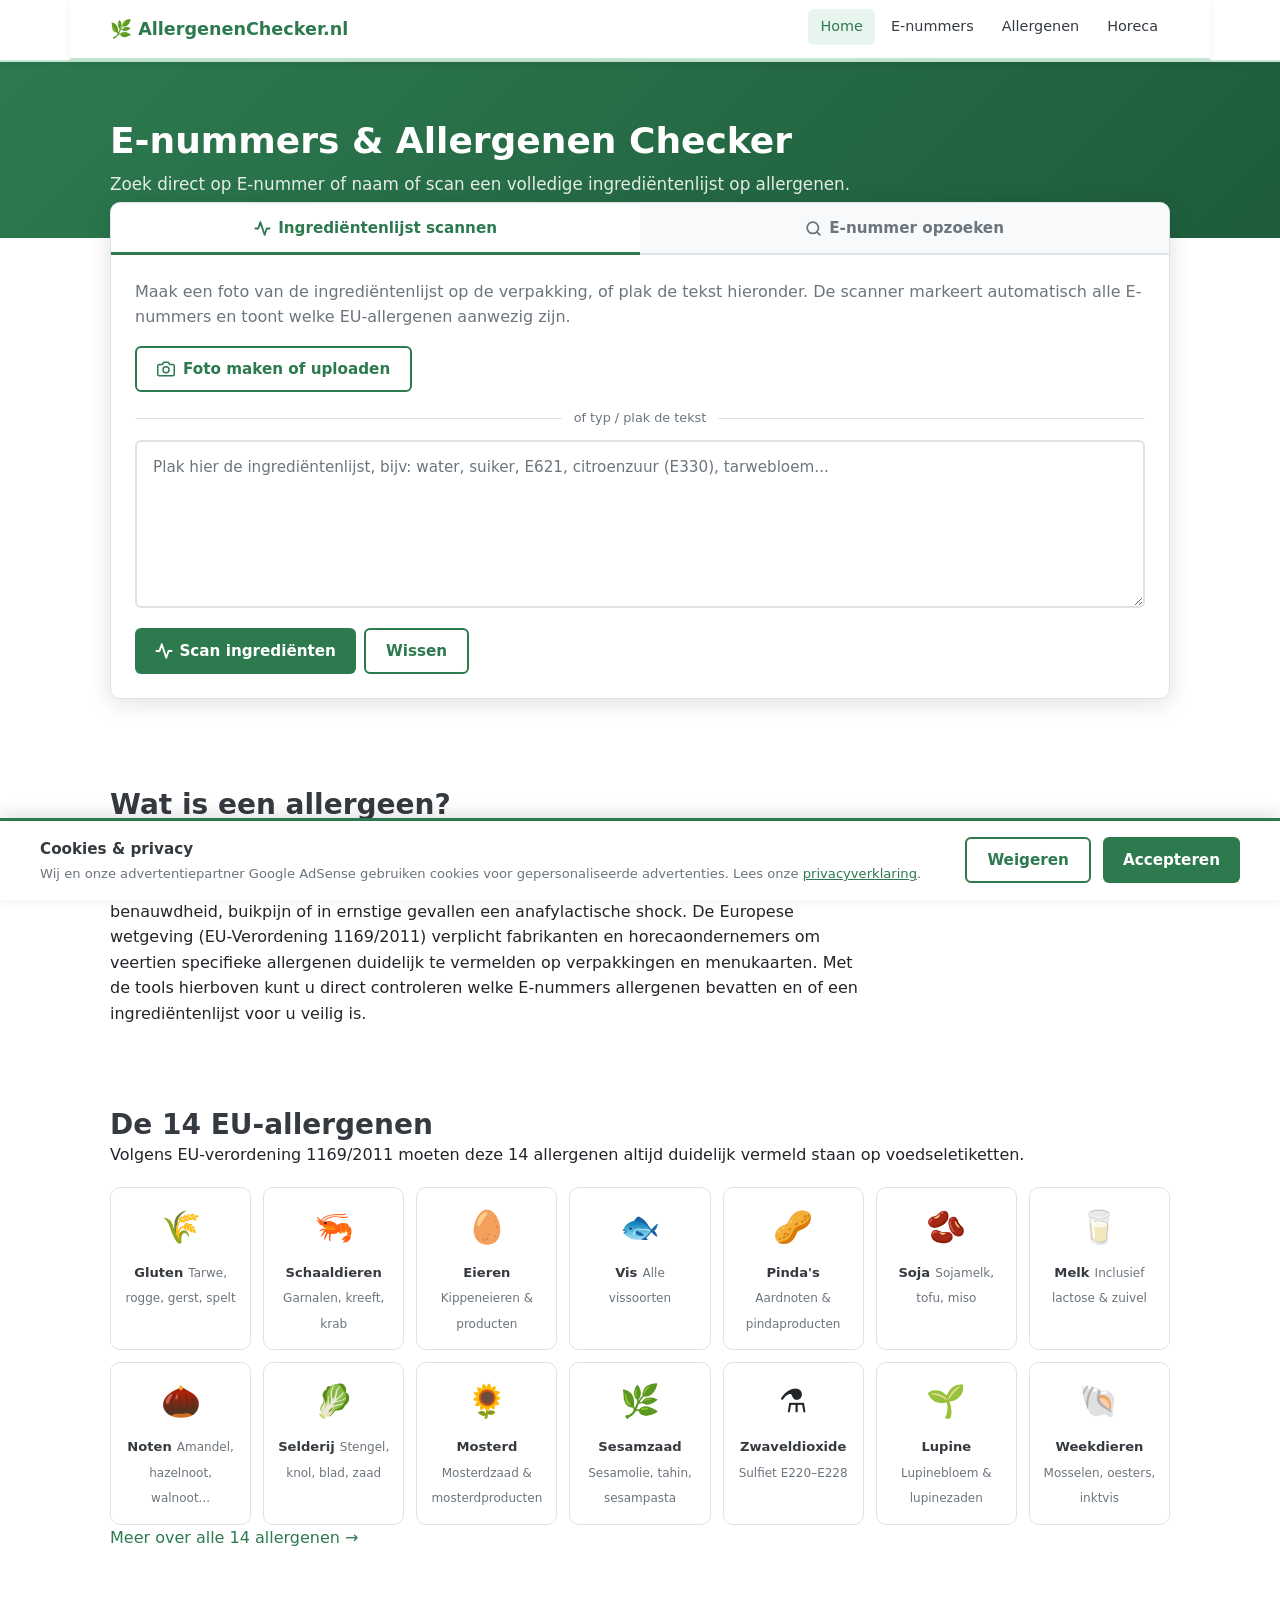
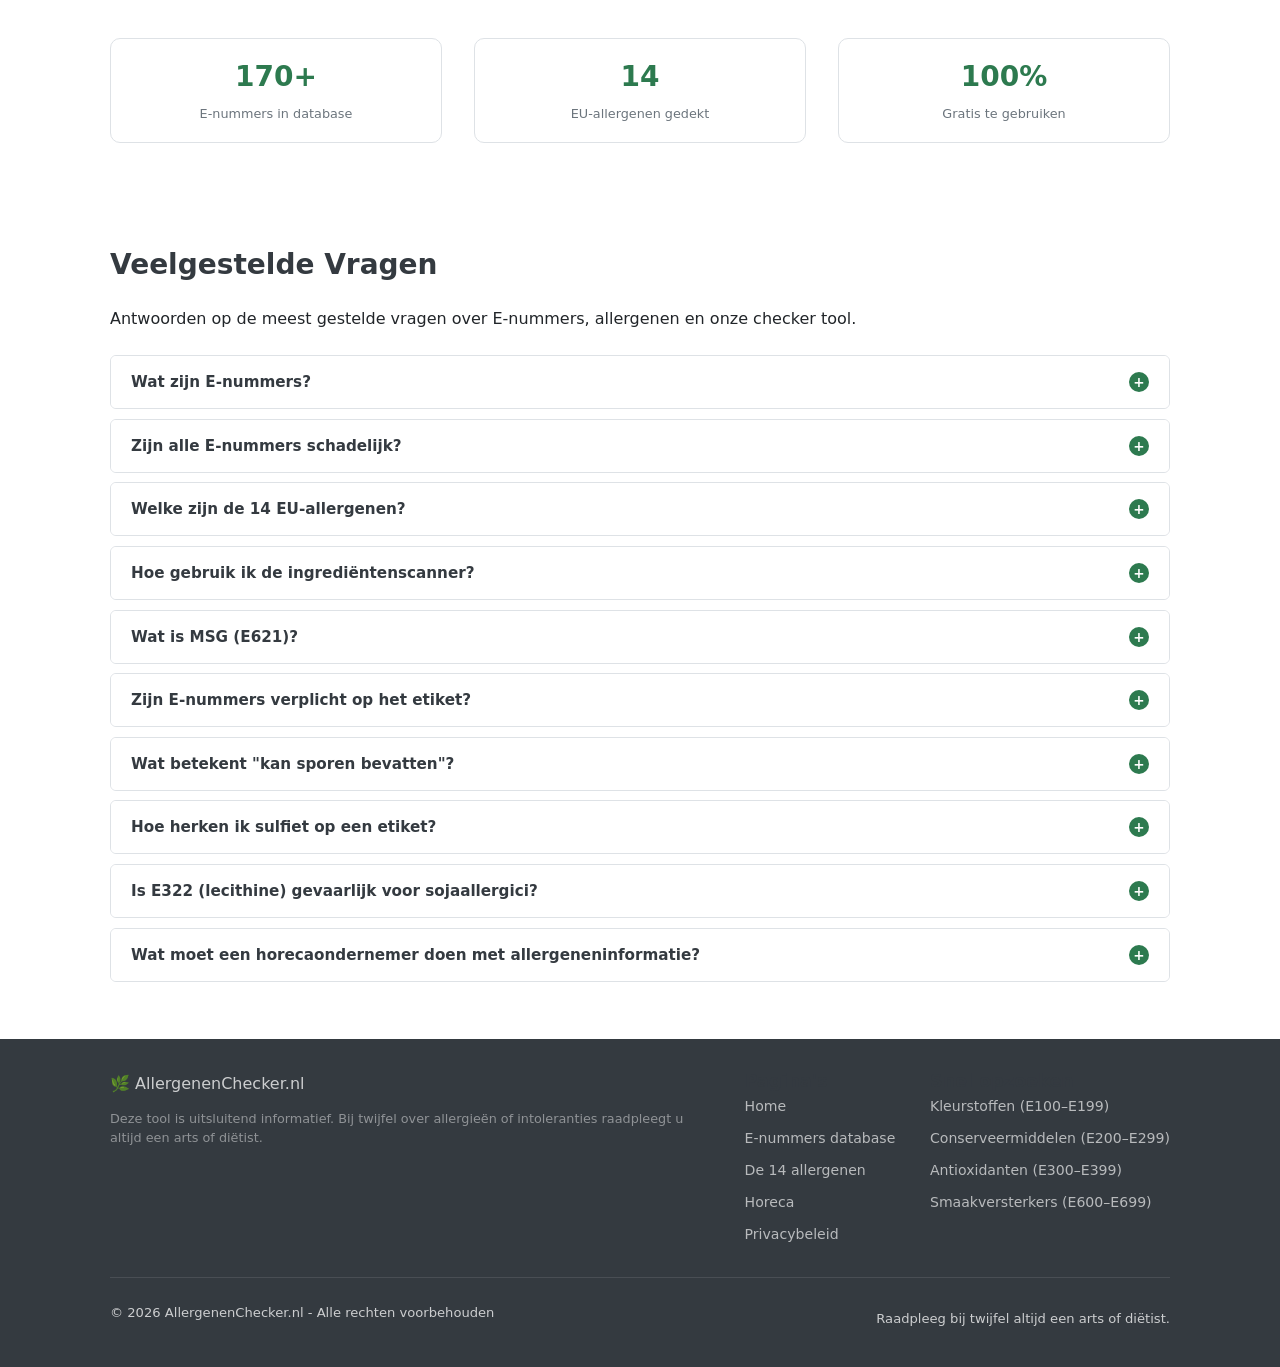
==== commit 147757ea: "Verwijder Privacy uit hoofdnavigatie op alle paginas Privacy-link verwijderd uit desktop nav (.nav-l" ====
--- a/index.html
+++ b/index.html
@@ -1,4 +1,4 @@
-<!DOCTYPE html>
+﻿<!DOCTYPE html>
 <html lang="nl">
 <head>
   <meta name="google-site-verification" content="h1R6xdhfNVBOJ5P4tUbUM1_phR2VDHQlMexDK3jQAIc" />
@@ -126,7 +126,6 @@
         <li><a href="e-nummers.html" class="nav-link">E-nummers</a></li>
         <li><a href="allergenen.html" class="nav-link">Allergenen</a></li>
         <li><a href="horeca.html" class="nav-link">Horeca</a></li>
-        <li><a href="privacy.html" class="nav-link">Privacy</a></li>
       </ul>
     </nav>
 
@@ -136,7 +135,6 @@
         <li><a href="e-nummers.html">🔢 E-nummers</a></li>
         <li><a href="allergenen.html">⚠️ Allergenen</a></li>
         <li><a href="horeca.html">🍽️ Horeca</a></li>
-        <li><a href="privacy.html">🔒 Privacy</a></li>
       </ul>
     </div>
   </header>
@@ -248,7 +246,7 @@
         <div style="max-width:760px;">
           <h2>Wat is een allergeen?</h2>
           <p>
-            Een allergeen is een stof — meestal een eiwit — die bij gevoelige personen een allergische reactie veroorzaakt. Het immuunsysteem van iemand met een voedselallergie reageert op dit eiwit alsof het een gevaarlijke indringer is. Dit leidt tot klachten zoals huiduitslag, jeuk, benauwdheid, buikpijn of in ernstige gevallen een anafylactische shock. De Europese wetgeving (EU-Verordening 1169/2011) verplicht fabrikanten en horecaondernemers om veertien specifieke allergenen duidelijk te vermelden op verpakkingen en menukaarten. Met de tools hierboven kunt u direct controleren welke E-nummers allergenen bevatten en of een ingrediëntenlijst voor u veilig is.
+            Een allergeen is een stof, meestal een eiwit, die bij gevoelige personen een allergische reactie veroorzaakt. Het immuunsysteem van iemand met een voedselallergie reageert op dit eiwit alsof het een gevaarlijke indringer is. Dit leidt tot klachten zoals huiduitslag, jeuk, benauwdheid, buikpijn of in ernstige gevallen een anafylactische shock. De Europese wetgeving (EU-Verordening 1169/2011) verplicht fabrikanten en horecaondernemers om veertien specifieke allergenen duidelijk te vermelden op verpakkingen en menukaarten. Met de tools hierboven kunt u direct controleren welke E-nummers allergenen bevatten en of een ingrediëntenlijst voor u veilig is.
           </p>
         </div>
       </div>
@@ -395,7 +393,7 @@
               Wat zijn E-nummers?
               <span class="faq-icoontje" aria-hidden="true">+</span>
             </button>
-            <div class="faq-antwoord" hidden>
+            <div class="faq-antwoord">
               <p>E-nummers zijn codes die de Europese Unie gebruikt voor goedgekeurde voedseladditieven. De 'E' staat voor Europa. Ze worden toegevoegd aan voedsel om de houdbaarheid te verlengen, de kleur of smaak te verbeteren, of de textuur te bewaren. Denk aan E300 (vitamine C als antioxidant) of E621 (mononatriumglutamaat als smaakversterker). Alle E-nummers zijn beoordeeld door de Europese Voedselveiligheidsautoriteit (EFSA) en mogen alleen worden gebruikt binnen vastgestelde veiligheidsgrenzen.</p>
             </div>
           </div>
@@ -405,7 +403,7 @@
               Zijn alle E-nummers schadelijk?
               <span class="faq-icoontje" aria-hidden="true">+</span>
             </button>
-            <div class="faq-antwoord" hidden>
+            <div class="faq-antwoord">
               <p>Nee, lang niet alle E-nummers zijn schadelijk. Veel zijn gewone vitamines of bekende stoffen uit de natuur, zoals E300 (vitamine C), E101 (riboflavine / vitamine B2) of E160a (bètacaroteen uit wortels). Alle toegelaten E-nummers zijn wetenschappelijk beoordeeld. Sommige mensen zijn wel gevoelig voor specifieke stoffen zoals sulfiet (E220–E228) of bepaalde kunstmatige kleurstoffen maar dat verschilt per persoon.</p>
             </div>
           </div>
@@ -415,7 +413,7 @@
               Welke zijn de 14 EU-allergenen?
               <span class="faq-icoontje" aria-hidden="true">+</span>
             </button>
-            <div class="faq-antwoord" hidden>
+            <div class="faq-antwoord">
               <p>De EU verplicht de duidelijke vermelding van 14 allergenen op voedseletiketten: gluten (tarwe, rogge, gerst, haver, spelt), schaaldieren, eieren, vis, pinda's, soja, melk (incl. lactose), noten (amandelen, hazelnoten, walnoten, cashewnoten, pecannoten, paranoten, pistachenoten, macadamianoten), selderij, mosterd, sesamzaad, zwaveldioxide en sulfieten (bij meer dan 10 mg/kg), lupine en weekdieren. Deze stoffen moeten benadrukt worden op etiketten, bijvoorbeeld in vette letters.</p>
             </div>
           </div>
@@ -425,7 +423,7 @@
               Hoe gebruik ik de ingrediëntenscanner?
               <span class="faq-icoontje" aria-hidden="true">+</span>
             </button>
-            <div class="faq-antwoord" hidden>
+            <div class="faq-antwoord">
               <p>Kopieer de volledige ingrediëntenlijst van een product zoals die op de verpakking staat en plak deze in het tekstvak van de scanner. Klik op "Scan ingrediënten". De tool doorzoekt automatisch de tekst op bekende E-nummers en allergeennamen en toont welke van de 14 EU-allergenen aanwezig zijn. U ziet een overzicht per gevonden allergeen inclusief de betreffende ingrediënten. Let op: de scanner is informatief; raadpleeg bij twijfel altijd de fabrikant of een arts.</p>
             </div>
           </div>
@@ -435,7 +433,7 @@
               Wat is MSG (E621)?
               <span class="faq-icoontje" aria-hidden="true">+</span>
             </button>
-            <div class="faq-antwoord" hidden>
+            <div class="faq-antwoord">
               <p>E621 is mononatriumglutamaat, beter bekend als MSG. Het is een smaakversterker die de umamismaak intensiveert en veel gebruikt wordt in de Aziatische keuken, soepen, chips en kant-en-klaarmaaltijden. MSG is door internationale voedselautoriteiten waaronder EFSA en de Amerikaanse FDA erkend als veilig voor de meeste mensen. Het bevat geen van de 14 EU-allergenen. Een kleine groep mensen rapporteert gevoeligheid voor glutamaat, maar wetenschappelijk bewijs hiervoor is beperkt.</p>
             </div>
           </div>
@@ -445,7 +443,7 @@
               Zijn E-nummers verplicht op het etiket?
               <span class="faq-icoontje" aria-hidden="true">+</span>
             </button>
-            <div class="faq-antwoord" hidden>
+            <div class="faq-antwoord">
               <p>Ja. In de Europese Unie moeten alle voedseladditieven vermeld worden op het etiket, inclusief hun technologische functie (bijv. "kleurstof", "conserveermiddel") en naam of E-nummer. Dit is vastgelegd in EU-verordening nr. 1169/2011. De 14 grote allergenen moeten bovendien extra benadrukt worden ten opzichte van de rest van de ingrediëntenlijst doorgaans in vette, cursieve of onderstreepte tekst.</p>
             </div>
           </div>
@@ -455,7 +453,7 @@
               Wat betekent "kan sporen bevatten"?
               <span class="faq-icoontje" aria-hidden="true">+</span>
             </button>
-            <div class="faq-antwoord" hidden>
+            <div class="faq-antwoord">
               <p>"Kan sporen bevatten van..." is een vrijwillige voorzorgswaarschuwing van de fabrikant. Het betekent dat het product het genoemde allergeen niet als ingrediënt bevat, maar dat er een kleine kans is op kruisbesmetting bijvoorbeeld doordat dezelfde productielijn of apparatuur ook voor producten mét dat allergeen wordt gebruikt. Voor mensen met een ernstige allergie of anafylaxie is deze waarschuwing serieus te nemen. Raadpleeg altijd uw arts voor persoonlijk advies.</p>
             </div>
           </div>
@@ -465,7 +463,7 @@
               Hoe herken ik sulfiet op een etiket?
               <span class="faq-icoontje" aria-hidden="true">+</span>
             </button>
-            <div class="faq-antwoord" hidden>
+            <div class="faq-antwoord">
               <p>Sulfiet staat op etiketten onder diverse namen: zwaveldioxide, natriumsulfiet, natriummetabisulfiet, kaliummetabisulfiet, kaliumsulfiet, calciumsulfiet, calciumwaterstofsulfiet of kaliumwaterstofsulfiet. Als E-nummers zijn dit E220 tot en met E228. Sulfiet wordt gebruikt als conserveermiddel in wijn, gedroogd fruit, vruchtensappen, groenten en sommige vleeswaren. Vermelding is verplicht wanneer de concentratie hoger is dan 10 mg/kg of 10 mg/liter.</p>
             </div>
           </div>
@@ -475,7 +473,7 @@
               Is E322 (lecithine) gevaarlijk voor sojaallergici?
               <span class="faq-icoontje" aria-hidden="true">+</span>
             </button>
-            <div class="faq-antwoord" hidden>
+            <div class="faq-antwoord">
               <p>Lecithine (E322) kan gewonnen zijn uit soja, maar ook uit zonnebloem of ei. Sojalecithine bevat in de praktijk weinig tot geen sojaeiwitten, omdat het sterk gezuiverd vet betreft. Officiële Europese richtsnoeren stellen dat sojalecithine in de meeste gevallen geen allergische reactie veroorzaakt bij sojaallergici. Toch is voorzichtigheid geboden bij ernstige sojaallergie. Controleer altijd of de bron vermeld staat en raadpleeg uw arts of diëtist voor persoonlijk advies.</p>
             </div>
           </div>
@@ -485,7 +483,7 @@
               Wat moet een horecaondernemer doen met allergeneninformatie?
               <span class="faq-icoontje" aria-hidden="true">+</span>
             </button>
-            <div class="faq-antwoord" hidden>
+            <div class="faq-antwoord">
               <p>Horecaondernemers zijn wettelijk verplicht om informatie over de 14 EU-allergenen te verstrekken voor niet-verpakte gerechten. Dit kan schriftelijk (menukaart, allergenenkaart, krijtbord) of mondeling maar bij mondelinge informatie moet er altijd een schriftelijke verwijzing zijn dat de informatie bij het personeel opvraagbaar is. De informatie moet nauwkeurig, actueel en volledig zijn. Onze <a href="horeca.html">horeca-pagina</a> biedt praktische hulpmiddelen voor horecaprofessionals.</p>
             </div>
           </div>
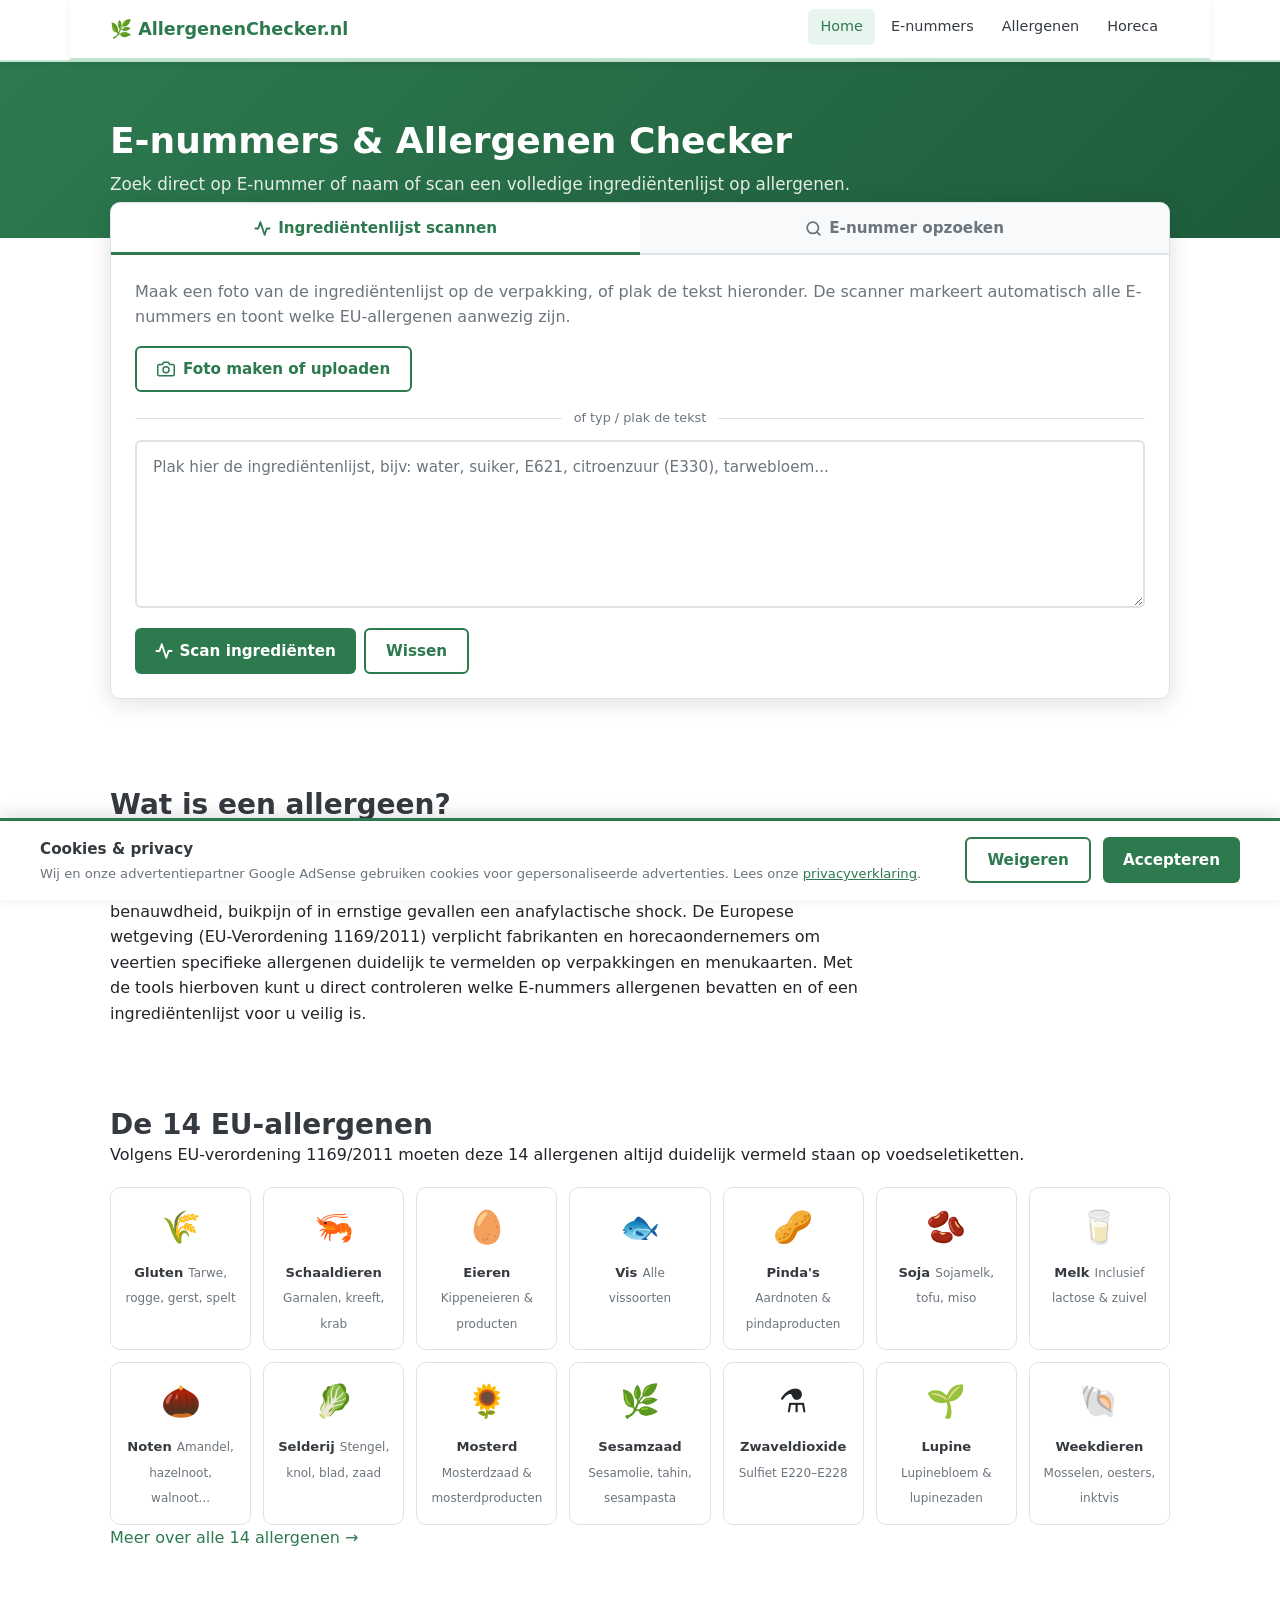
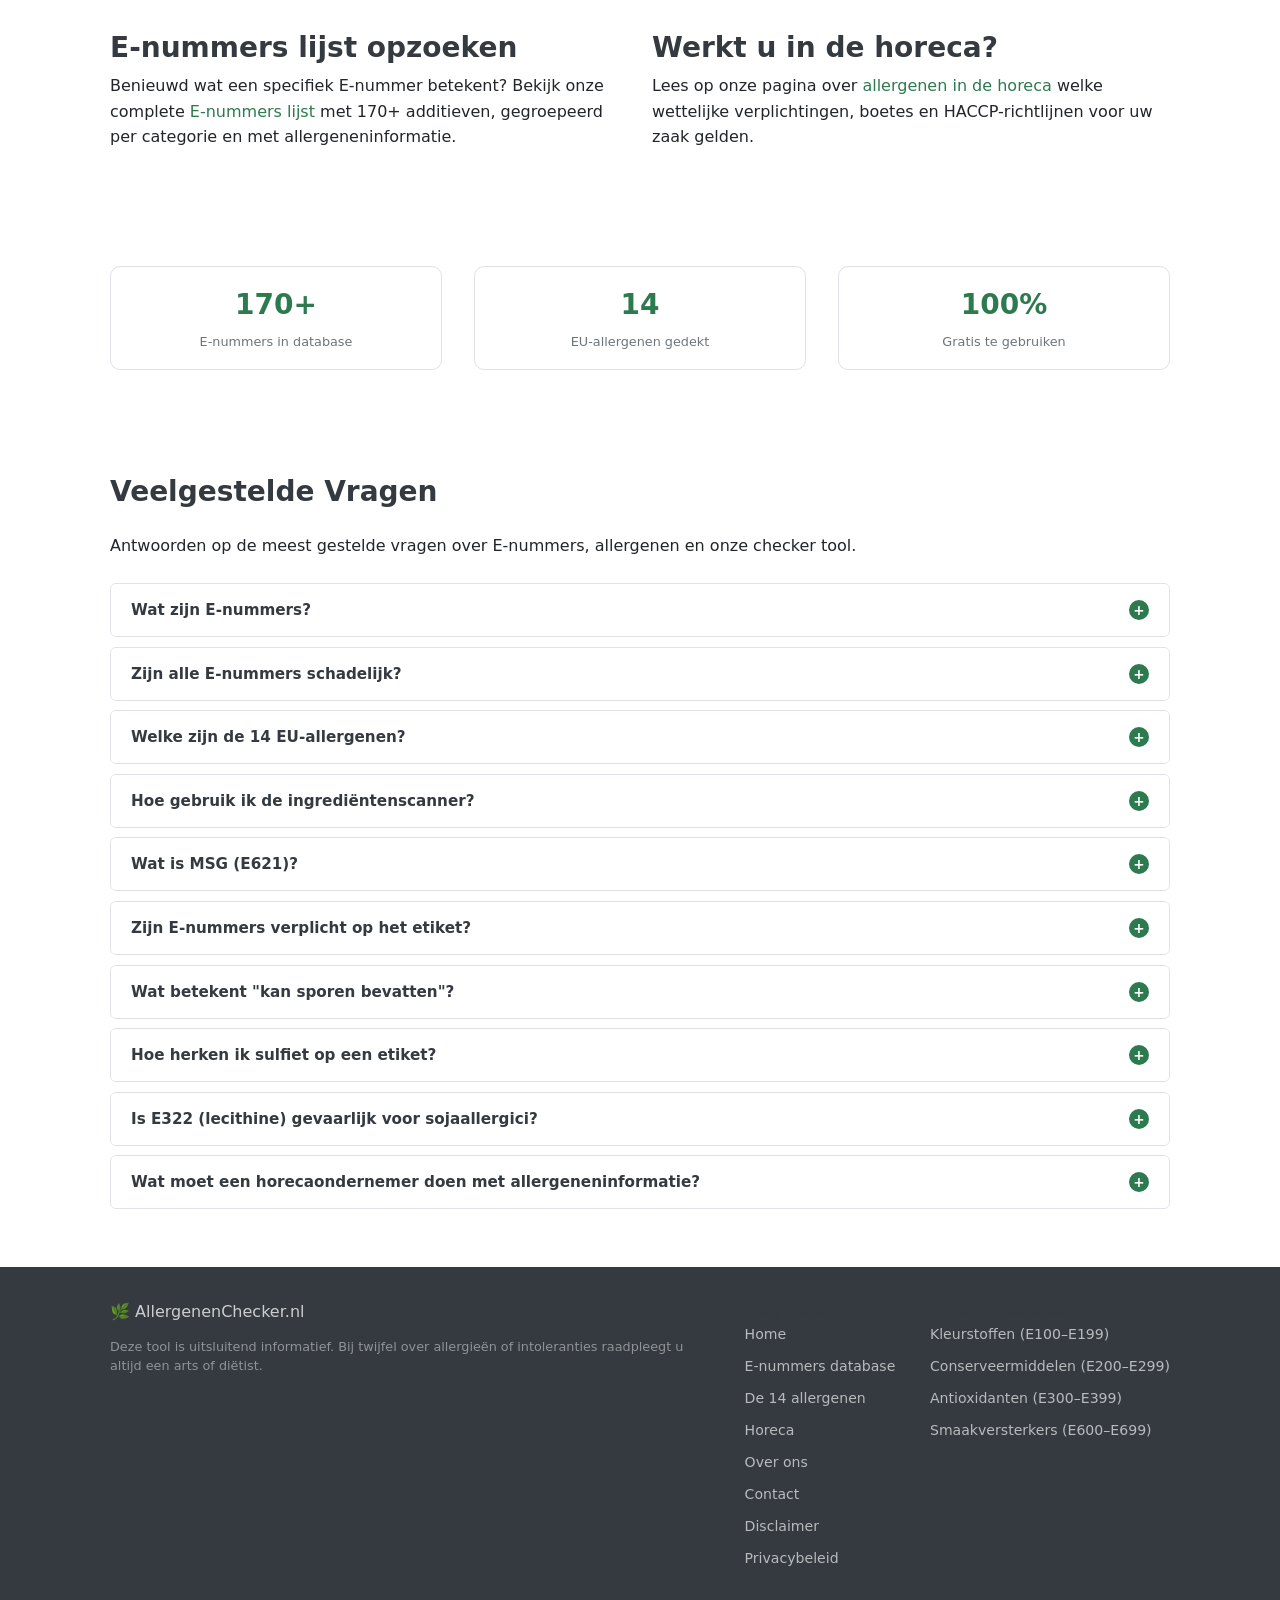
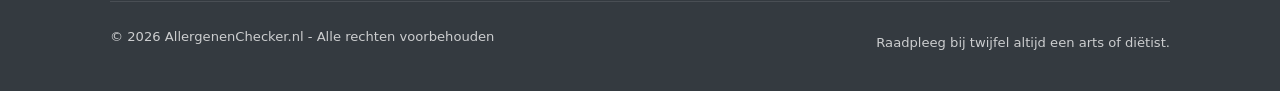
==== commit 24c1e42a: "Voeg over-ons, contact en disclaimer paginas toe en fix footer links Maakt de 3 ontbrekende paginas " ====
--- a/index.html
+++ b/index.html
@@ -1,8 +1,17 @@
 ﻿<!DOCTYPE html>
 <html lang="nl">
 <head>
+  <!-- Google tag (gtag.js) -->
+  <script async src="https://www.googletagmanager.com/gtag/js?id=G-0V4DNZFD8S"></script>
+  <script>
+    window.dataLayer = window.dataLayer || [];
+    function gtag(){dataLayer.push(arguments);}
+    gtag('js', new Date());
+    gtag('config', 'G-0V4DNZFD8S');
+  </script>
   <meta name="google-site-verification" content="h1R6xdhfNVBOJ5P4tUbUM1_phR2VDHQlMexDK3jQAIc" />
   <meta charset="UTF-8">
+  <link rel="icon" href="favicon.svg" type="image/svg+xml">
   <meta name="viewport" content="width=device-width, initial-scale=1.0">
   <title>Allergenen Checker | E-nummers Opzoeken | AllergenenChecker.nl</title>
   <meta name="description" content="Controleer direct of een E-nummer allergenen bevat. Plak een ingrediëntenlijst en zie welke van de 14 EU-allergenen aanwezig zijn. Gratis online tool.">
@@ -352,6 +361,26 @@
       </div>
     </section>
 
+    <!-- SEO: doorlinken naar E-nummers lijst en Horeca -->
+    <section class="sectie">
+      <div class="container">
+        <div class="rij">
+          <div class="kolom">
+            <h2 style="margin-bottom:.5rem;">E-nummers lijst opzoeken</h2>
+            <p style="margin-bottom:.75rem;">
+              Benieuwd wat een specifiek E-nummer betekent? Bekijk onze complete <a href="e-nummers.html">E-nummers lijst</a> met 170+ additieven, gegroepeerd per categorie en met allergeneninformatie.
+            </p>
+          </div>
+          <div class="kolom">
+            <h2 style="margin-bottom:.5rem;">Werkt u in de horeca?</h2>
+            <p style="margin-bottom:.75rem;">
+              Lees op onze pagina over <a href="horeca.html">allergenen in de horeca</a> welke wettelijke verplichtingen, boetes en HACCP-richtlijnen voor uw zaak gelden.
+            </p>
+          </div>
+        </div>
+      </div>
+    </section>
+
     <!-- 5. STATISTIEKEN RIJ -->
     <section class="stats-sectie">
       <div class="container">
@@ -511,6 +540,9 @@
             <li><a href="e-nummers.html">E-nummers database</a></li>
             <li><a href="allergenen.html">De 14 allergenen</a></li>
             <li><a href="horeca.html">Horeca</a></li>
+            <li><a href="over-ons.html">Over ons</a></li>
+            <li><a href="contact.html">Contact</a></li>
+            <li><a href="disclaimer.html">Disclaimer</a></li>
             <li><a href="privacy.html">Privacybeleid</a></li>
           </ul>
         </div>
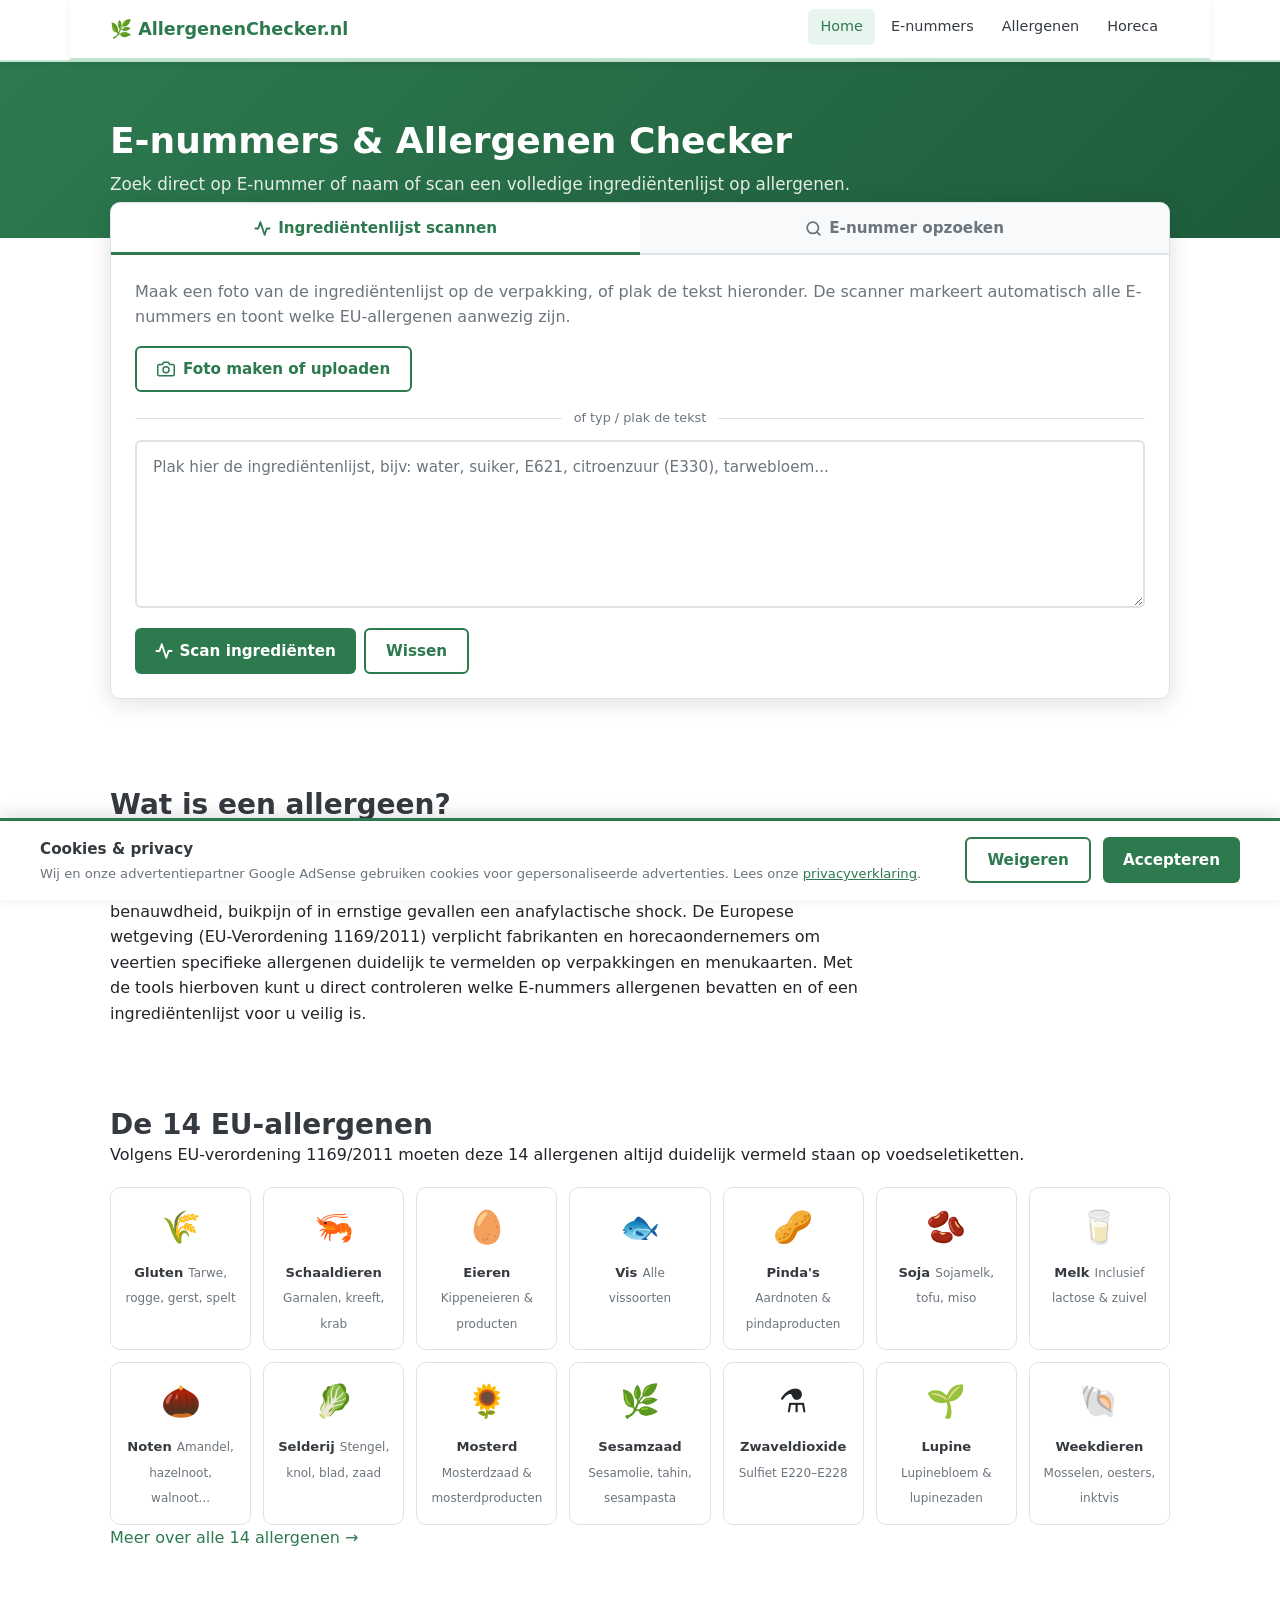
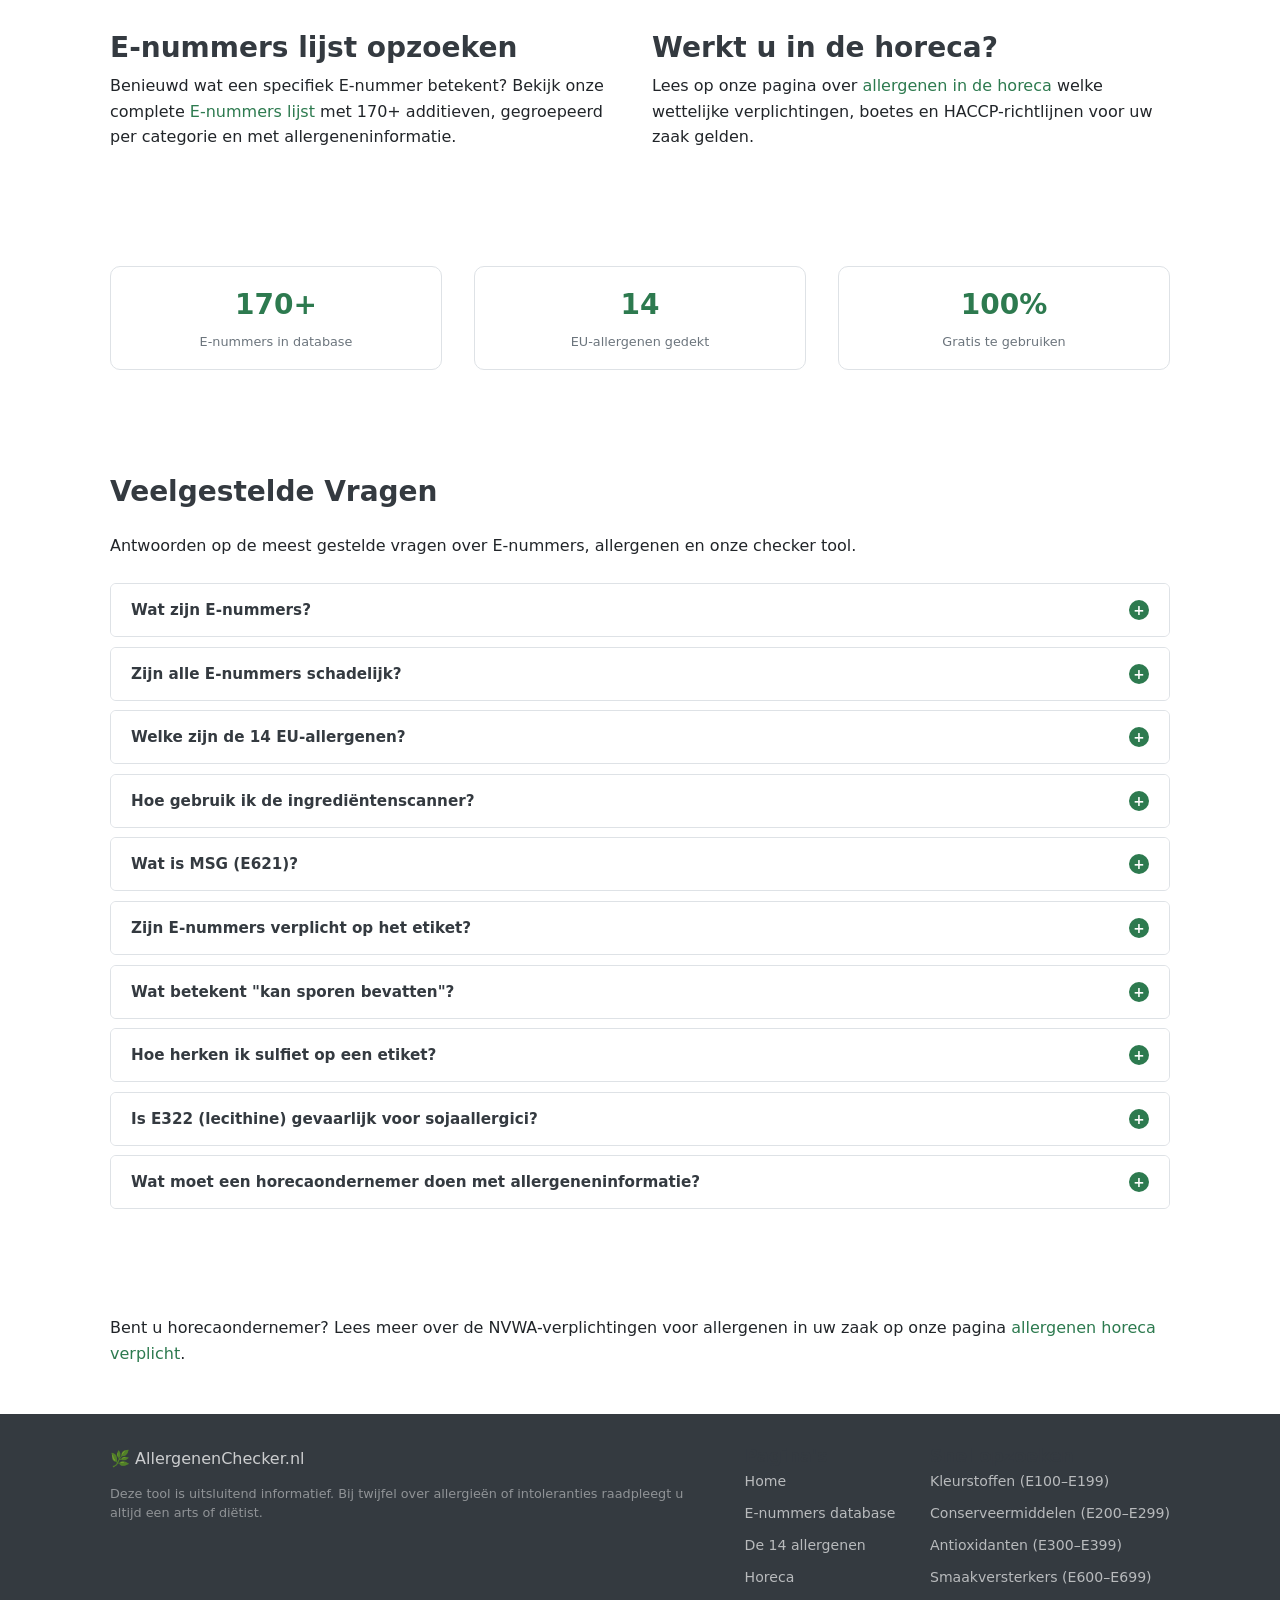
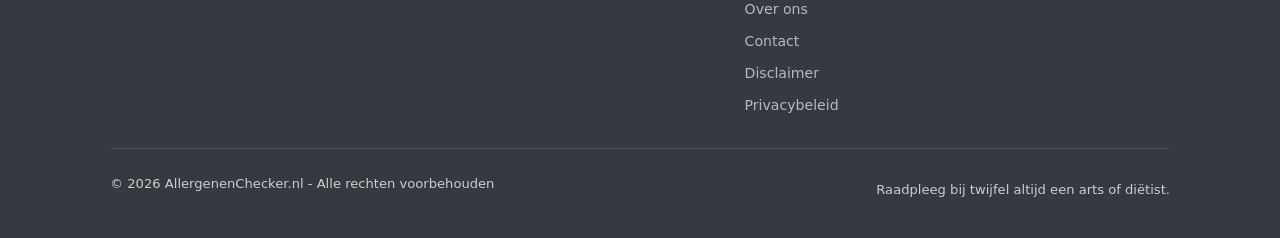
==== commit 1117e263: "Voeg interne links naar horeca.html toe index.html: tekstblok onderaan met link voor horecaonderneme" ====
--- a/index.html
+++ b/index.html
@@ -521,6 +521,15 @@
       </div>
     </section>
 
+    <!-- SEO: interne link naar Horeca -->
+    <section class="sectie">
+      <div class="container">
+        <p>
+          Bent u horecaondernemer? Lees meer over de NVWA-verplichtingen voor allergenen in uw zaak op onze pagina <a href="horeca.html">allergenen horeca verplicht</a>.
+        </p>
+      </div>
+    </section>
+
   </main>
 
   <!-- FOOTER -->
